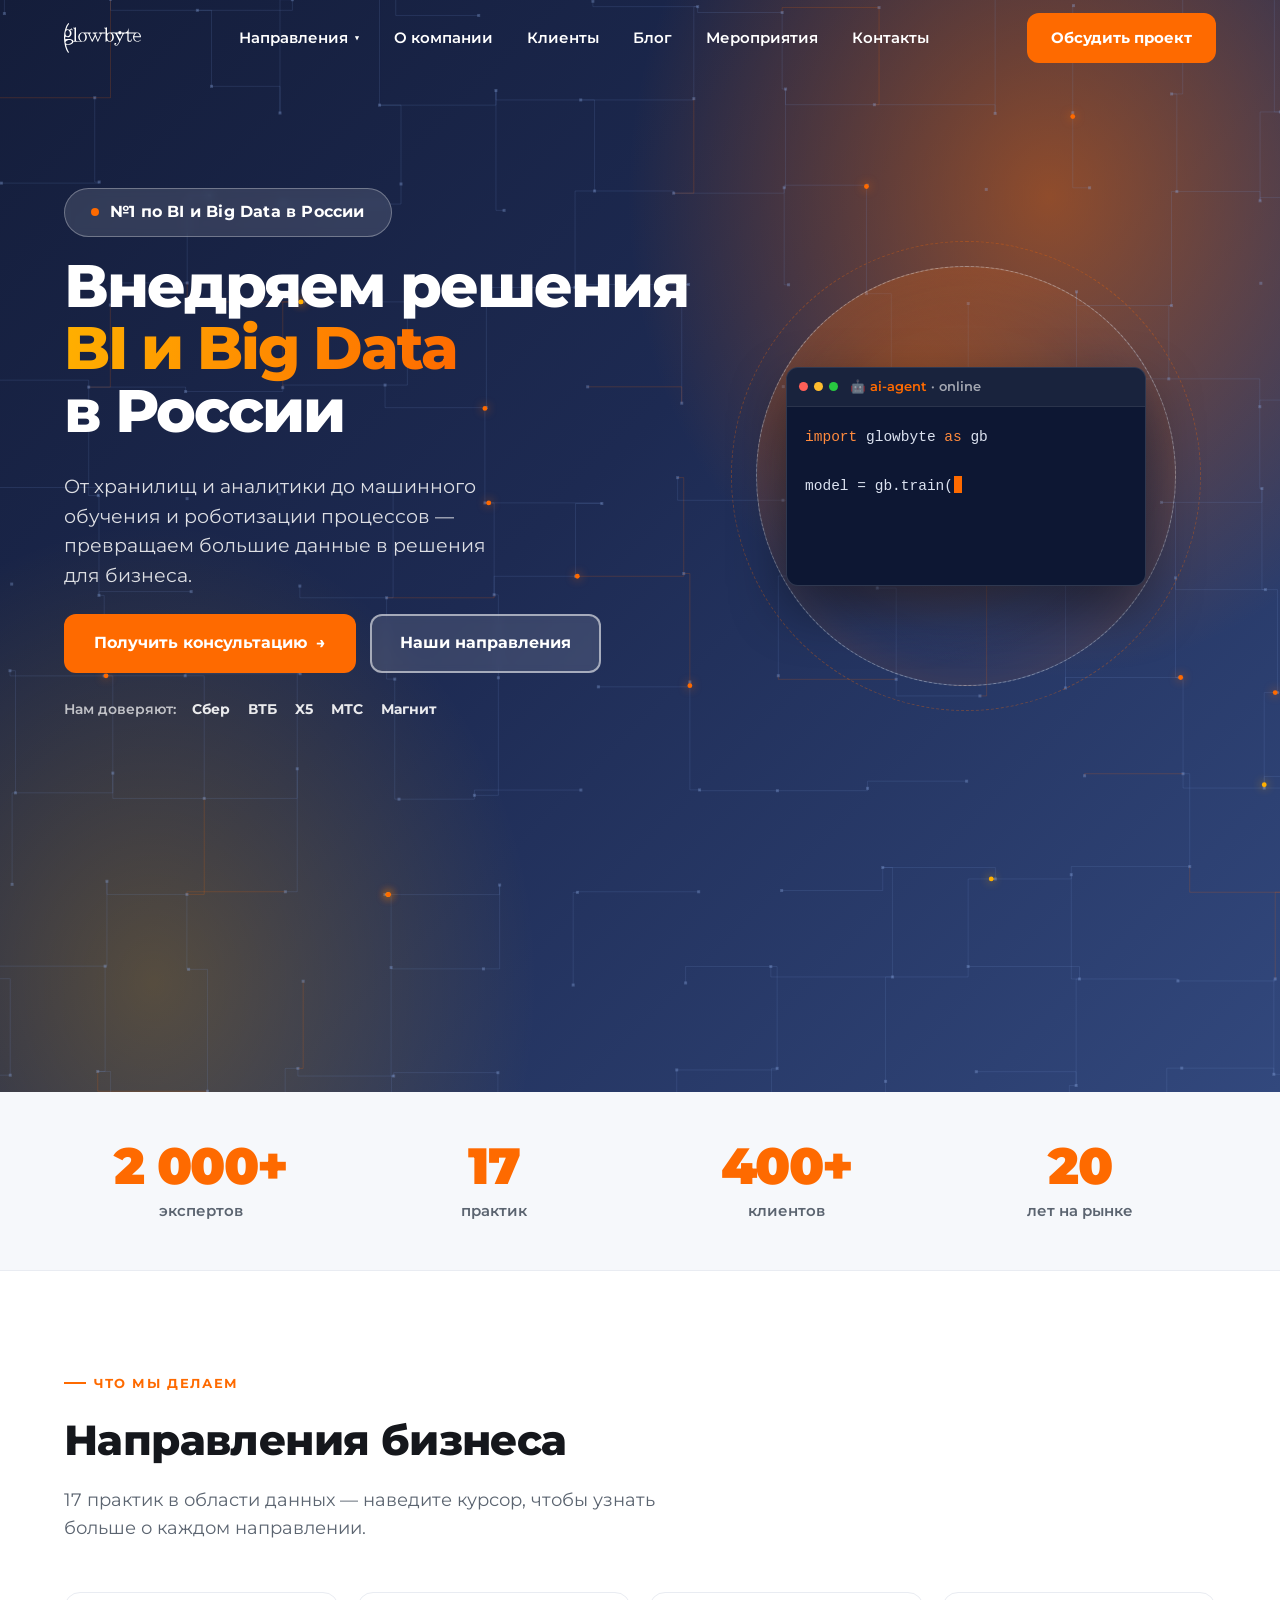
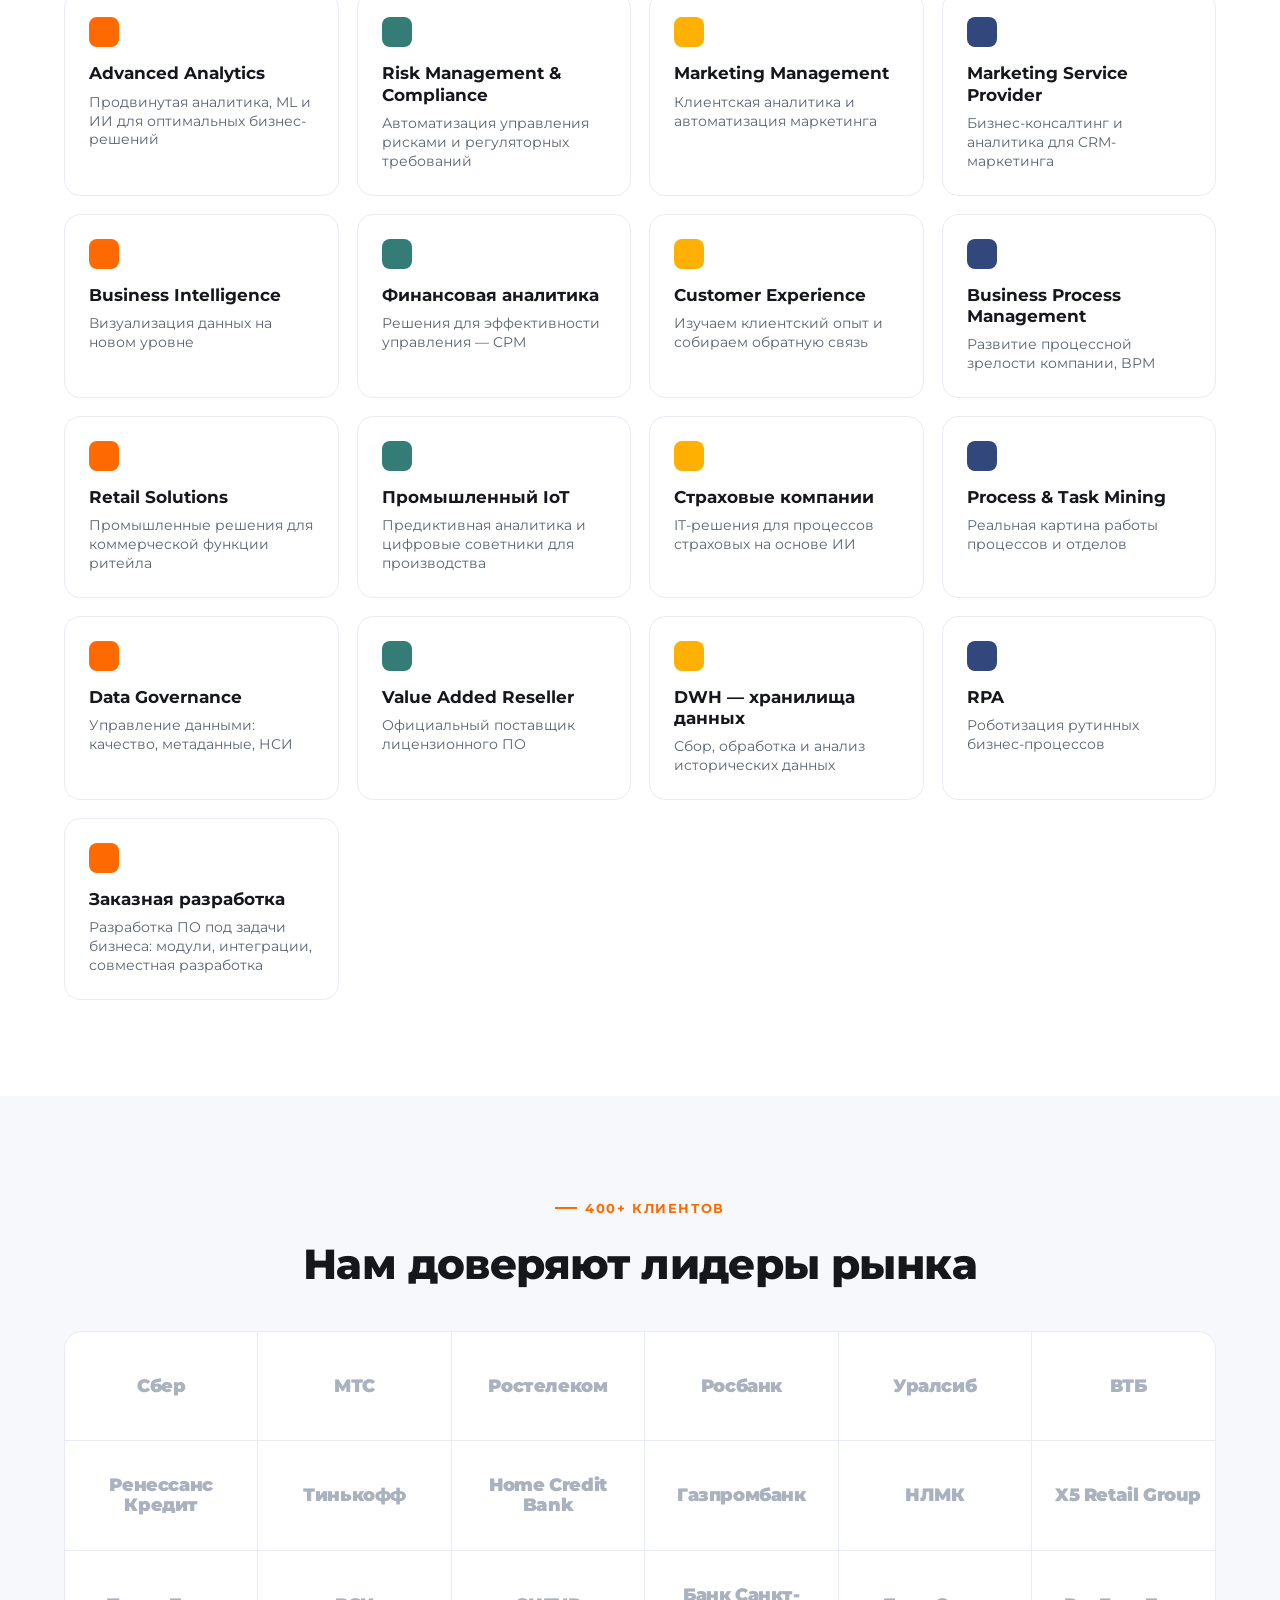
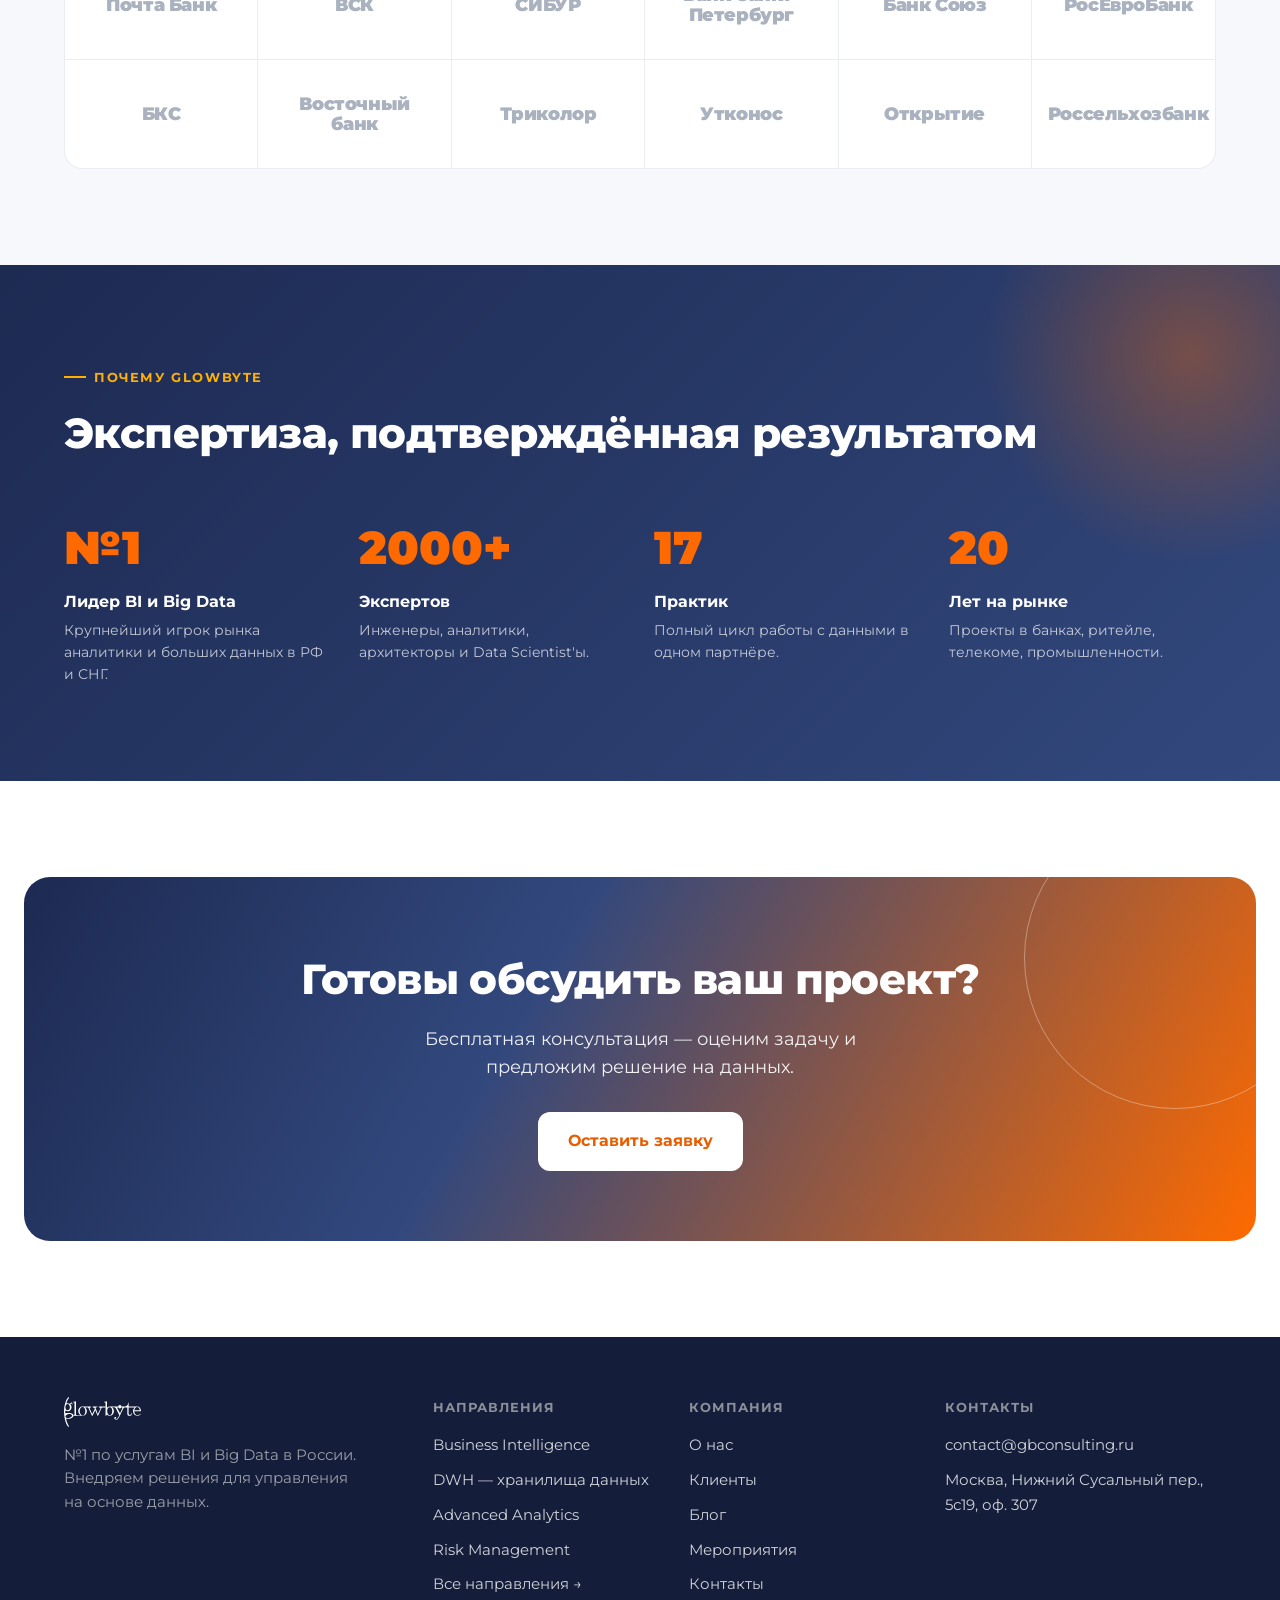
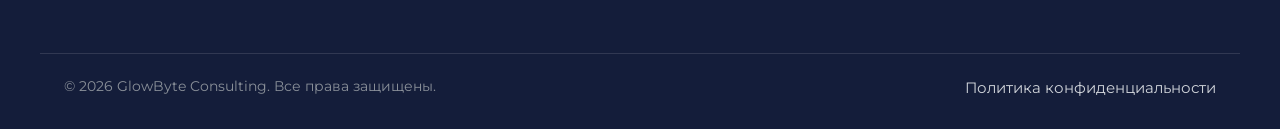
==== index.html @ 42caffb5 "Инициализация сайта GlowByte: главная, блог, мероприятия" ====
<!DOCTYPE html>
<html lang="ru">
<head>
<meta charset="UTF-8">
<meta name="viewport" content="width=device-width, initial-scale=1.0">
<title>GlowByte — Внедряем решения BI и Big Data в России</title>
<link rel="preconnect" href="https://fonts.googleapis.com">
<link rel="preconnect" href="https://fonts.gstatic.com" crossorigin>
<link href="https://fonts.googleapis.com/css2?family=Montserrat:wght@400;500;600;700;800;900&display=swap" rel="stylesheet">
<style>
  /* ===== Brand tokens (Гайдбук GlowByte 2024) ===== */
  :root{
    --orange:#FE6A00; --orange-deep:#E85D00;
    --green:#337D76; --yellow:#FFB000;
    --blue:#32487D; --blue-deep:#1d2a52; --navy:#141d3a;
    --black:#15171c; --gray:#5b6470;
    --bg-soft:#f6f8fb; --line:#e9ecf2; --maxw:1200px;
  }
  *{box-sizing:border-box;margin:0;padding:0}
  html{scroll-behavior:smooth}
  body{font-family:'Montserrat',system-ui,sans-serif;color:var(--black);background:#fff;line-height:1.55;-webkit-font-smoothing:antialiased}
  .wrap{max-width:var(--maxw);margin:0 auto;padding:0 24px}
  a{color:inherit;text-decoration:none}
  section{padding:96px 0}
  h2{font-size:clamp(28px,3.4vw,42px);font-weight:800;letter-spacing:-.6px}
  .eyebrow{display:inline-flex;align-items:center;gap:8px;font-weight:700;font-size:13px;letter-spacing:1.6px;text-transform:uppercase;color:var(--orange);margin-bottom:14px}
  .eyebrow::before{content:"";width:22px;height:2px;background:var(--orange)}
  .lead{color:var(--gray);font-size:18px;max-width:620px;margin-top:14px}

  /* ===== Buttons ===== */
  .btn{display:inline-flex;align-items:center;gap:9px;font-weight:700;font-size:16px;padding:15px 28px;border-radius:12px;cursor:pointer;border:2px solid transparent;transition:transform .15s,box-shadow .15s,background .15s,color .15s,border-color .15s}
  .btn-primary{background:var(--orange);color:#fff}
  .btn-primary:hover{transform:translateY(-2px);box-shadow:0 12px 28px rgba(254,106,0,.4)}
  .btn-ghost{background:#fff;color:var(--black);border-color:var(--line)}
  .btn-ghost:hover{border-color:var(--orange);color:var(--orange)}
  .btn-glass{background:rgba(255,255,255,.12);color:#fff;border-color:rgba(255,255,255,.55);backdrop-filter:blur(4px)}
  .btn-glass:hover{background:rgba(255,255,255,.22)}
  .btn .ar{transition:transform .2s}.btn:hover .ar{transform:translateX(3px)}

  /* ===== Header (прозрачная на hero -> белая на скролле) ===== */
  header{position:fixed;top:0;left:0;right:0;z-index:100;transition:background .25s,box-shadow .25s}
  header.solid{background:rgba(255,255,255,.95);backdrop-filter:blur(12px);box-shadow:0 4px 24px rgba(20,23,28,.06)}
  .nav{display:flex;align-items:center;justify-content:space-between;height:76px}
  .logo{display:flex;align-items:center}
  .logo img{height:30px;width:auto;display:block}
  .logo .l-orange{display:none}
  header.solid .logo .l-white{display:none}
  header.solid .logo .l-orange{display:block}
  .menu{display:flex;gap:6px;align-items:center}
  .menu>a,.menu>.has-mega>span{display:inline-flex;align-items:center;gap:6px;font-weight:600;font-size:15px;padding:10px 14px;border-radius:10px;color:#fff;cursor:pointer;transition:background .15s,color .15s}
  header.solid .menu>a,header.solid .menu>.has-mega>span{color:var(--black)}
  .menu>a:hover,.menu>.has-mega:hover>span{background:rgba(255,255,255,.16)}
  header.solid .menu>a:hover,header.solid .menu>.has-mega:hover>span{background:var(--bg-soft);color:var(--orange)}
  .menu .chev{font-size:10px;transition:transform .2s}
  .has-mega:hover .chev{transform:rotate(180deg)}
  .nav-right{display:flex;align-items:center;gap:14px}
  .burger{display:none;font-size:26px;background:none;border:0;color:#fff;cursor:pointer}
  header.solid .burger{color:var(--black)}

  /* ===== Mega menu ===== */
  .has-mega{position:static}
  .mega{position:absolute;left:50%;top:66px;transform:translateX(-50%) translateY(10px);width:min(1080px,94vw);background:#fff;border:1px solid var(--line);border-radius:18px;box-shadow:0 30px 70px rgba(20,23,28,.18);padding:22px;opacity:0;visibility:hidden;transition:opacity .2s,transform .2s;z-index:120}
  .has-mega:hover .mega,.mega:hover{opacity:1;visibility:visible;transform:translateX(-50%) translateY(0)}
  .mega-head{display:flex;justify-content:space-between;align-items:baseline;margin:0 6px 14px;padding-bottom:12px;border-bottom:1px solid var(--line)}
  .mega-head h4{font-size:14px;letter-spacing:1px;text-transform:uppercase;color:var(--gray)}
  .mega-head a{font-weight:700;color:var(--orange);font-size:14px}
  .mega-grid{display:grid;grid-template-columns:repeat(4,1fr);gap:4px}
  .mega-item{display:flex;gap:11px;padding:11px;border-radius:12px;transition:background .15s}
  .mega-item:hover{background:var(--bg-soft)}
  .mega-item .cube{flex:0 0 auto;width:13px;height:13px;border-radius:3px;margin-top:4px}
  .mega-item .mt{font-weight:700;font-size:13.5px;line-height:1.25}
  .mega-item .md{font-size:12px;color:var(--gray);margin-top:3px;line-height:1.3}

  /* ===== Hero: синий градиент + анимация больших данных ===== */
  .hero{position:relative;overflow:hidden;color:#fff}
  .hero-bg{position:absolute;inset:0;z-index:0;
    background:
      radial-gradient(60% 80% at 82% 18%, rgba(254,106,0,.5) 0%, transparent 55%),
      radial-gradient(50% 70% at 12% 90%, rgba(255,176,0,.25) 0%, transparent 60%),
      linear-gradient(135deg, #141d3a 0%, #1d2a52 45%, #32487D 100%);
  }
  #net{position:absolute;inset:0;z-index:1;width:100%;height:100%;display:block}
  .hero-fade{position:absolute;left:0;right:0;bottom:0;height:120px;z-index:2;background:linear-gradient(transparent,rgba(20,29,58,.0))}
  .hero .wrap{position:relative;z-index:5;display:flex;flex-direction:column;justify-content:flex-start;min-height:100vh;padding:92px 24px 48px}
  .hero-lower{display:grid;grid-template-columns:1.1fr .9fr;gap:40px;align-items:flex-start;margin-top:14px}
  .hero-copy{min-width:0}
  .badge{display:inline-flex;align-self:flex-start;align-items:center;gap:11px;background:rgba(255,255,255,.12);border:1px solid rgba(255,255,255,.3);padding:11px 26px;border-radius:40px;font-weight:700;font-size:16px;letter-spacing:.2px;margin-bottom:18px;backdrop-filter:blur(4px)}
  .badge .dot{width:8px;height:8px;border-radius:50%;background:var(--orange);animation:pulse 2s infinite}
  @keyframes pulse{0%{box-shadow:0 0 0 0 rgba(254,106,0,.6)}70%{box-shadow:0 0 0 9px rgba(254,106,0,0)}100%{box-shadow:0 0 0 0 rgba(254,106,0,0)}}
  .hero h1{font-size:clamp(52px,4.7vw,70px);font-weight:800;line-height:1.04;letter-spacing:-2px}
  .hero h1 .ac{background:linear-gradient(100deg,#FFB000,#FE6A00);-webkit-background-clip:text;background-clip:text;-webkit-text-fill-color:transparent}
  .hero p.sub{margin-top:16px;font-size:19px;color:rgba(255,255,255,.85);max-width:500px}
  .hero-actions{display:flex;gap:14px;margin-top:24px;flex-wrap:wrap}
  .hero-trust{margin-top:26px;display:flex;align-items:center;gap:16px;flex-wrap:wrap;color:rgba(255,255,255,.7);font-size:14px;font-weight:600}
  .hero-trust .names{display:flex;gap:18px;flex-wrap:wrap;color:#fff;opacity:.9}
  /* правый акцент — «капсула» больших данных поверх сети */
  .data-orb{position:relative;z-index:5;justify-self:center;margin-top:-190px;width:min(420px,96%);aspect-ratio:1;border-radius:50%;
    background:radial-gradient(circle at 35% 30%, rgba(254,106,0,.35), rgba(50,72,125,.15) 60%, transparent 70%);
    border:1px solid rgba(255,255,255,.18);display:grid;place-items:center;text-align:center;
    box-shadow:inset 0 0 60px rgba(254,106,0,.15);animation:orb 8s ease-in-out infinite}
  @keyframes orb{0%,100%{transform:translateY(0)}50%{transform:translateY(-14px)}}
  .data-orb .big{font-size:clamp(40px,5vw,64px);font-weight:900;letter-spacing:-2px;line-height:1}
  .data-orb .cap{font-size:13px;letter-spacing:2px;text-transform:uppercase;color:rgba(255,255,255,.7);margin-top:8px;font-weight:700}
  .data-orb .ring{position:absolute;inset:-1px;border-radius:50%;border:1px dashed rgba(255,255,255,.25);animation:spin 26s linear infinite}
  .data-orb .ring2{inset:-26px;border-color:rgba(254,106,0,.3);animation-duration:36s;animation-direction:reverse}
  @keyframes spin{to{transform:rotate(360deg)}}
  /* терминал AI-агента, печатающего код */
  .term{position:relative;z-index:2;width:86%;max-width:360px;background:#0d1733;border:1px solid rgba(255,255,255,.14);border-radius:12px;box-shadow:0 22px 55px rgba(0,0,0,.45);overflow:hidden;text-align:left}
  .term-bar{display:flex;align-items:center;gap:6px;padding:9px 12px;background:rgba(255,255,255,.05);border-bottom:1px solid rgba(255,255,255,.08)}
  .term-bar i{width:9px;height:9px;border-radius:50%;flex:0 0 auto}
  .term-bar .rd{background:#ff5f57}.term-bar .yl{background:#febc2e}.term-bar .gn{background:#28c840}
  .term-bar .tt{margin-left:6px;font-size:12.5px;color:rgba(255,255,255,.6);font-weight:600;white-space:nowrap}
  .term-bar .tt .ai{color:var(--orange)}
  .code{margin:0;padding:18px;font-family:ui-monospace,'SFMono-Regular',Menlo,Consolas,monospace;font-size:14.5px;line-height:1.7;color:#dbe2f0;min-height:178px;white-space:pre-wrap;word-break:break-word}
  .code .k{color:#FF8A3D}.code .s{color:#7FD1B9}.code .c{color:#6b7794}.code .n{color:#FFC861}.code .f{color:#9bb4ff}
  .cursor{display:inline-block;width:8px;height:17px;background:var(--orange);vertical-align:-3px;margin-left:1px;animation:blink 1s steps(1) infinite}
  @keyframes blink{50%{opacity:0}}

  /* ===== Stats band ===== */
  .stats{background:var(--bg-soft);border-bottom:1px solid var(--line)}
  .stats .wrap{display:grid;grid-template-columns:repeat(4,1fr);gap:20px;padding:48px 24px}
  .stat{text-align:center}
  .stat .n{font-size:clamp(34px,4vw,52px);font-weight:900;letter-spacing:-1.5px;color:var(--orange);line-height:1}
  .stat .l{font-size:15px;color:var(--gray);font-weight:600;margin-top:8px}

  /* ===== Направления ===== */
  .dir-grid{display:grid;grid-template-columns:repeat(4,1fr);gap:18px;margin-top:50px}
  .dir{position:relative;background:#fff;border:1px solid var(--line);border-radius:16px;padding:24px;overflow:hidden;cursor:pointer;transition:transform .2s,box-shadow .2s,border-color .2s}
  .dir::before{content:"";position:absolute;left:0;top:0;height:4px;width:100%;transform:scaleX(0);transform-origin:left;transition:transform .25s;background:var(--c)}
  .dir:hover{transform:translateY(-6px);border-color:transparent;box-shadow:0 20px 45px rgba(20,23,28,.12)}
  .dir:hover::before{transform:scaleX(1)}
  .dir .cube{width:30px;height:30px;border-radius:8px;background:var(--c);margin-bottom:16px;transition:transform .25s}
  .dir:hover .cube{transform:rotate(-8deg) scale(1.08)}
  .dir h3{font-size:17px;font-weight:700;line-height:1.25;margin-bottom:8px}
  .dir p{font-size:13.5px;color:var(--gray);line-height:1.4}
  .dir .go{position:absolute;right:20px;bottom:18px;opacity:0;transform:translateX(-6px);transition:.25s;color:var(--c);font-weight:800}
  .dir:hover .go{opacity:1;transform:translateX(0)}

  /* ===== Clients ===== */
  .clients{background:var(--bg-soft);text-align:center}
  .clients .logos{display:grid;grid-template-columns:repeat(6,1fr);gap:1px;background:var(--line);border:1px solid var(--line);border-radius:18px;overflow:hidden;margin-top:34px}
  .logo-cell{background:#fff;aspect-ratio:16/9;display:grid;place-items:center;padding:20px 16px}
  .logo-cell img{max-width:100%;max-height:60px;width:auto;object-fit:contain;filter:grayscale(1);opacity:.6;transition:filter .3s ease,opacity .3s ease,transform .3s ease}
  .logo-cell:hover img{filter:grayscale(0);opacity:1;transform:scale(1.07)}
  /* текстовый фолбэк, пока нет файла логотипа */
  .logo-cell .wm{font-weight:900;font-size:18px;letter-spacing:-.4px;text-align:center;line-height:1.12;color:#aab2bf;transition:color .3s ease,transform .3s ease}
  .logo-cell:hover .wm{color:var(--c,var(--blue));transform:scale(1.06)}

  /* ===== Why (синий градиент) ===== */
  .why{background:linear-gradient(135deg,#1d2a52,#32487D);color:#fff;position:relative;overflow:hidden}
  .why::after{content:"";position:absolute;width:420px;height:420px;border-radius:50%;background:radial-gradient(circle,rgba(254,106,0,.35),transparent 70%);right:-120px;top:-120px}
  .why .wrap{position:relative;z-index:2}
  .why .eyebrow{color:var(--yellow)}.why .eyebrow::before{background:var(--yellow)}
  .why .g{display:grid;grid-template-columns:repeat(4,1fr);gap:28px;margin-top:46px}
  .why .i .n{font-size:46px;font-weight:900;color:var(--orange)}
  .why .i h4{font-size:16px;font-weight:700;margin:6px 0}
  .why .i p{font-size:14px;color:rgba(255,255,255,.72)}

  /* ===== CTA (синий -> оранжевый градиент) ===== */
  .cta{position:relative;overflow:hidden;border-radius:26px;margin:0 24px;padding:70px 40px;text-align:center;color:#fff;background:linear-gradient(120deg,#1d2a52 0%,#32487D 40%,#FE6A00 100%)}
  .cta::after{content:"";position:absolute;width:300px;height:300px;border:1.5px solid rgba(255,255,255,.35);border-radius:50%;right:-70px;top:-70px}
  .cta h2{color:#fff}.cta p{max-width:520px;margin:14px auto 30px;font-size:18px;color:rgba(255,255,255,.92)}
  .cta .btn-white{background:#fff;color:var(--orange-deep)}.cta .btn-white:hover{transform:translateY(-2px);box-shadow:0 12px 30px rgba(0,0,0,.2)}

  /* ===== Footer ===== */
  footer{background:var(--navy);color:#fff;padding:60px 0 30px}
  .fg{display:grid;grid-template-columns:1.5fr 1fr 1fr 1.2fr;gap:30px}
  footer h5{font-size:13px;letter-spacing:1px;text-transform:uppercase;color:#8a9099;margin-bottom:16px}
  footer ul{list-style:none}footer li{margin-bottom:10px}
  footer a{color:#cfd3d9;font-size:15px}footer a:hover{color:var(--orange)}
  .fb{border-top:1px solid rgba(255,255,255,.12);margin-top:46px;padding-top:22px;display:flex;justify-content:space-between;color:#8a9099;font-size:14px;flex-wrap:wrap;gap:10px}

  /* ===== Reveal ===== */
  .reveal{opacity:0;transform:translateY(24px);transition:opacity .6s ease,transform .6s ease}
  .reveal.in{opacity:1;transform:none}

  @media(max-width:980px){
    section{padding:60px 0}
    .menu{display:none}.burger{display:block}
    .hero .wrap{min-height:auto;padding:120px 24px 70px}
    .hero-lower{grid-template-columns:1fr;gap:34px;margin-top:28px}
    .hero h1{font-size:clamp(34px,8vw,54px);letter-spacing:-1px}
    .data-orb{display:none}
    .stats .wrap{grid-template-columns:repeat(2,1fr);gap:30px}
    .dir-grid,.mega-grid{grid-template-columns:repeat(2,1fr)}
    .why .g{grid-template-columns:repeat(2,1fr)}
    .clients .logos{grid-template-columns:repeat(3,1fr)}
    .fg{grid-template-columns:1fr 1fr}
  }
  @media(max-width:560px){.dir-grid{grid-template-columns:1fr}.clients .logos{grid-template-columns:repeat(2,1fr)}}
  @media(prefers-reduced-motion:reduce){*{animation:none!important}.reveal{opacity:1;transform:none}}
</style>
</head>
<body>

<!-- ===== Header ===== -->
<header id="hdr">
  <div class="wrap nav">
    <a href="#" class="logo" aria-label="GlowByte">
      <img class="l-white" src="assets/logo-white.svg" alt="GlowByte">
      <img class="l-orange" src="assets/logo-orange.svg" alt="GlowByte">
    </a>
    <nav class="menu">
      <div class="has-mega">
        <span>Направления <span class="chev">▼</span></span>
        <div class="mega">
          <div class="mega-head"><h4>17 практик · BI и Big Data</h4><a href="#directions">Все направления →</a></div>
          <div class="mega-grid" id="megaGrid"></div>
        </div>
      </div>
      <a href="#why">О компании</a>
      <a href="#clients">Клиенты</a>
      <a href="blog.html">Блог</a>
      <a href="events.html">Мероприятия</a>
      <a href="#contacts">Контакты</a>
    </nav>
    <div class="nav-right">
      <a href="#cta" class="btn btn-primary" style="padding:11px 22px;font-size:15px">Обсудить проект</a>
      <button class="burger" id="burger">☰</button>
    </div>
  </div>
</header>

<!-- ===== Hero ===== -->
<section class="hero">
  <div class="hero-bg"></div>
  <canvas id="net"></canvas>
  <div class="wrap">
    <div class="badge"><span class="dot"></span> №1 по BI и Big Data в России</div>
    <h1>Внедряем решения<br><span class="ac">BI и&nbsp;Big&nbsp;Data</span><br>в&nbsp;России</h1>
    <div class="hero-lower">
      <div class="hero-copy">
        <p class="sub">От&nbsp;хранилищ и&nbsp;аналитики до&nbsp;машинного обучения и&nbsp;роботизации процессов — превращаем большие данные в&nbsp;решения для&nbsp;бизнеса.</p>
        <div class="hero-actions">
          <a href="#cta" class="btn btn-primary">Получить консультацию <span class="ar">→</span></a>
          <a href="#directions" class="btn btn-glass">Наши направления</a>
        </div>
        <div class="hero-trust">
          <span>Нам доверяют:</span>
          <span class="names"><b>Сбер</b><b>ВТБ</b><b>X5</b><b>МТС</b><b>Магнит</b></span>
        </div>
      </div>
      <!-- акцент: AI-агент, который пишет код -->
      <div class="data-orb">
      <div class="ring"></div><div class="ring ring2"></div>
      <div class="term">
        <div class="term-bar">
          <i class="rd"></i><i class="yl"></i><i class="gn"></i>
          <span class="tt">🤖 <span class="ai">ai-agent</span> · online</span>
        </div>
        <pre class="code"><code id="code"></code><span class="cursor"></span></pre>
      </div>
      </div>
    </div>
  </div>
</section>

<!-- ===== Stats ===== -->
<div class="stats">
  <div class="wrap">
    <div class="stat"><div class="n" data-count="2000" data-suffix="+">0</div><div class="l">экспертов</div></div>
    <div class="stat"><div class="n" data-count="17">0</div><div class="l">практик</div></div>
    <div class="stat"><div class="n" data-count="400" data-suffix="+">0</div><div class="l">клиентов</div></div>
    <div class="stat"><div class="n" data-count="20">0</div><div class="l">лет на рынке</div></div>
  </div>
</div>

<!-- ===== Направления ===== -->
<section id="directions">
  <div class="wrap">
    <div class="reveal">
      <span class="eyebrow">Что мы делаем</span>
      <h2>Направления бизнеса</h2>
      <p class="lead">17 практик в области данных — наведите курсор, чтобы узнать больше о каждом направлении.</p>
    </div>
    <div class="dir-grid reveal" id="dirGrid"></div>
  </div>
</section>

<!-- ===== Clients ===== -->
<section id="clients" class="clients">
  <div class="wrap reveal">
    <span class="eyebrow" style="justify-content:center">400+ клиентов</span>
    <h2>Нам доверяют лидеры рынка</h2>
    <div class="logos">
      <div class="logo-cell" style="--c:#21A038"><img src="assets/clients/sber.svg" alt="Сбер" loading="lazy" onerror="this.replaceWith(Object.assign(document.createElement('span'),{className:'wm',textContent:this.alt}))"></div>
      <div class="logo-cell" style="--c:#E30611"><img src="assets/clients/mts.svg" alt="МТС" loading="lazy" onerror="this.replaceWith(Object.assign(document.createElement('span'),{className:'wm',textContent:this.alt}))"></div>
      <div class="logo-cell" style="--c:#7700FF"><img src="assets/clients/rostelecom.svg" alt="Ростелеком" loading="lazy" onerror="this.replaceWith(Object.assign(document.createElement('span'),{className:'wm',textContent:this.alt}))"></div>
      <div class="logo-cell" style="--c:#EE1C25"><img src="assets/clients/rosbank.svg" alt="Росбанк" loading="lazy" onerror="this.replaceWith(Object.assign(document.createElement('span'),{className:'wm',textContent:this.alt}))"></div>
      <div class="logo-cell" style="--c:#1A3E8C"><img src="assets/clients/uralsib.svg" alt="Уралсиб" loading="lazy" onerror="this.replaceWith(Object.assign(document.createElement('span'),{className:'wm',textContent:this.alt}))"></div>
      <div class="logo-cell" style="--c:#009FDF"><img src="assets/clients/vtb.svg" alt="ВТБ" loading="lazy" onerror="this.replaceWith(Object.assign(document.createElement('span'),{className:'wm',textContent:this.alt}))"></div>

      <div class="logo-cell" style="--c:#E4002B"><img src="assets/clients/renaissance.svg" alt="Ренессанс Кредит" loading="lazy" onerror="this.replaceWith(Object.assign(document.createElement('span'),{className:'wm',textContent:this.alt}))"></div>
      <div class="logo-cell" style="--c:#111111"><img src="assets/clients/tinkoff.svg" alt="Тинькофф" loading="lazy" onerror="this.replaceWith(Object.assign(document.createElement('span'),{className:'wm',textContent:this.alt}))"></div>
      <div class="logo-cell" style="--c:#E4002B"><img src="assets/clients/homecredit.svg" alt="Home Credit Bank" loading="lazy" onerror="this.replaceWith(Object.assign(document.createElement('span'),{className:'wm',textContent:this.alt}))"></div>
      <div class="logo-cell" style="--c:#00447C"><img src="assets/clients/gazprombank.svg" alt="Газпромбанк" loading="lazy" onerror="this.replaceWith(Object.assign(document.createElement('span'),{className:'wm',textContent:this.alt}))"></div>
      <div class="logo-cell" style="--c:#003D7C"><img src="assets/clients/nlmk.svg" alt="НЛМК" loading="lazy" onerror="this.replaceWith(Object.assign(document.createElement('span'),{className:'wm',textContent:this.alt}))"></div>
      <div class="logo-cell" style="--c:#ED1C24"><img src="assets/clients/x5.svg" alt="X5 Retail Group" loading="lazy" onerror="this.replaceWith(Object.assign(document.createElement('span'),{className:'wm',textContent:this.alt}))"></div>

      <div class="logo-cell" style="--c:#002E5D"><img src="assets/clients/pochtabank.svg" alt="Почта Банк" loading="lazy" onerror="this.replaceWith(Object.assign(document.createElement('span'),{className:'wm',textContent:this.alt}))"></div>
      <div class="logo-cell" style="--c:#1976D2"><img src="assets/clients/vsk.svg" alt="ВСК" loading="lazy" onerror="this.replaceWith(Object.assign(document.createElement('span'),{className:'wm',textContent:this.alt}))"></div>
      <div class="logo-cell" style="--c:#00857C"><img src="assets/clients/sibur.svg" alt="СИБУР" loading="lazy" onerror="this.replaceWith(Object.assign(document.createElement('span'),{className:'wm',textContent:this.alt}))"></div>
      <div class="logo-cell" style="--c:#E4002B"><img src="assets/clients/bspb.svg" alt="Банк Санкт-Петербург" loading="lazy" onerror="this.replaceWith(Object.assign(document.createElement('span'),{className:'wm',textContent:this.alt}))"></div>
      <div class="logo-cell" style="--c:#F26522"><img src="assets/clients/soyuz.svg" alt="Банк Союз" loading="lazy" onerror="this.replaceWith(Object.assign(document.createElement('span'),{className:'wm',textContent:this.alt}))"></div>
      <div class="logo-cell" style="--c:#6B2737"><img src="assets/clients/rosevrobank.svg" alt="РосЕвроБанк" loading="lazy" onerror="this.replaceWith(Object.assign(document.createElement('span'),{className:'wm',textContent:this.alt}))"></div>

      <div class="logo-cell" style="--c:#0075C9"><img src="assets/clients/bcs.svg" alt="БКС" loading="lazy" onerror="this.replaceWith(Object.assign(document.createElement('span'),{className:'wm',textContent:this.alt}))"></div>
      <div class="logo-cell" style="--c:#0033A0"><img src="assets/clients/vostochny.svg" alt="Восточный банк" loading="lazy" onerror="this.replaceWith(Object.assign(document.createElement('span'),{className:'wm',textContent:this.alt}))"></div>
      <div class="logo-cell" style="--c:#E4002B"><img src="assets/clients/tricolor.svg" alt="Триколор" loading="lazy" onerror="this.replaceWith(Object.assign(document.createElement('span'),{className:'wm',textContent:this.alt}))"></div>
      <div class="logo-cell" style="--c:#F5A800"><img src="assets/clients/utkonos.svg" alt="Утконос" loading="lazy" onerror="this.replaceWith(Object.assign(document.createElement('span'),{className:'wm',textContent:this.alt}))"></div>
      <div class="logo-cell" style="--c:#00BEF0"><img src="assets/clients/otkritie.svg" alt="Открытие" loading="lazy" onerror="this.replaceWith(Object.assign(document.createElement('span'),{className:'wm',textContent:this.alt}))"></div>
      <div class="logo-cell" style="--c:#006B3F"><img src="assets/clients/rshb.svg" alt="Россельхозбанк" loading="lazy" onerror="this.replaceWith(Object.assign(document.createElement('span'),{className:'wm',textContent:this.alt}))"></div>
    </div>
  </div>
</section>

<!-- ===== Why ===== -->
<section id="why" class="why">
  <div class="wrap reveal">
    <span class="eyebrow">Почему GlowByte</span>
    <h2>Экспертиза, подтверждённая результатом</h2>
    <div class="g">
      <div class="i"><div class="n">№1</div><h4>Лидер BI и Big Data</h4><p>Крупнейший игрок рынка аналитики и больших данных в РФ и СНГ.</p></div>
      <div class="i"><div class="n">2000+</div><h4>Экспертов</h4><p>Инженеры, аналитики, архитекторы и Data Scientist'ы.</p></div>
      <div class="i"><div class="n">17</div><h4>Практик</h4><p>Полный цикл работы с данными в одном партнёре.</p></div>
      <div class="i"><div class="n">20</div><h4>Лет на рынке</h4><p>Проекты в банках, ритейле, телекоме, промышленности.</p></div>
    </div>
  </div>
</section>

<!-- ===== CTA ===== -->
<section>
  <div class="cta reveal">
    <h2>Готовы обсудить ваш проект?</h2>
    <p>Бесплатная консультация — оценим задачу и предложим решение на данных.</p>
    <a href="mailto:contact@gbconsulting.ru" class="btn btn-white">Оставить заявку</a>
  </div>
</section>

<!-- ===== Footer ===== -->
<footer id="contacts">
  <div class="wrap fg">
    <div>
      <img src="assets/logo-white.svg" alt="GlowByte" style="height:30px;width:auto;display:block">
      <p style="color:#9aa0a8;margin-top:16px;max-width:300px;font-size:15px">№1 по услугам BI и Big Data в России. Внедряем решения для управления на основе данных.</p>
    </div>
    <div>
      <h5>Направления</h5>
      <ul>
        <li><a href="#directions">Business Intelligence</a></li>
        <li><a href="#directions">DWH — хранилища данных</a></li>
        <li><a href="#directions">Advanced Analytics</a></li>
        <li><a href="#directions">Risk Management</a></li>
        <li><a href="#directions">Все направления →</a></li>
      </ul>
    </div>
    <div>
      <h5>Компания</h5>
      <ul><li><a href="#why">О нас</a></li><li><a href="#clients">Клиенты</a></li><li><a href="blog.html">Блог</a></li><li><a href="events.html">Мероприятия</a></li><li><a href="#cta">Контакты</a></li></ul>
    </div>
    <div>
      <h5>Контакты</h5>
      <ul>
        <li><a href="mailto:contact@gbconsulting.ru">contact@gbconsulting.ru</a></li>
        <li><a href="#">Москва, Нижний Сусальный пер., 5с19, оф. 307</a></li>
      </ul>
    </div>
  </div>
  <div class="wrap fb"><span>© 2026 GlowByte Consulting. Все права защищены.</span><a href="#">Политика конфиденциальности</a></div>
</footer>

<script>
  const C = ['#FE6A00','#337D76','#FFB000','#32487D'];
  const DIRECTIONS = [
    ['Advanced Analytics','Продвинутая аналитика, ML и ИИ для оптимальных бизнес-решений'],
    ['Risk Management & Compliance','Автоматизация управления рисками и регуляторных требований'],
    ['Marketing Management','Клиентская аналитика и автоматизация маркетинга'],
    ['Marketing Service Provider','Бизнес-консалтинг и аналитика для CRM-маркетинга'],
    ['Business Intelligence','Визуализация данных на новом уровне'],
    ['Финансовая аналитика','Решения для эффективности управления — CPM'],
    ['Customer Experience','Изучаем клиентский опыт и собираем обратную связь'],
    ['Business Process Management','Развитие процессной зрелости компании, BPM'],
    ['Retail Solutions','Промышленные решения для коммерческой функции ритейла'],
    ['Промышленный IoT','Предиктивная аналитика и цифровые советники для производства'],
    ['Страховые компании','IT-решения для процессов страховых на основе ИИ'],
    ['Process & Task Mining','Реальная картина работы процессов и отделов'],
    ['Data Governance','Управление данными: качество, метаданные, НСИ'],
    ['Value Added Reseller','Официальный поставщик лицензионного ПО'],
    ['DWH — хранилища данных','Сбор, обработка и анализ исторических данных'],
    ['RPA','Роботизация рутинных бизнес-процессов'],
    ['Заказная разработка','Разработка ПО под задачи бизнеса: модули, интеграции, совместная разработка'],
  ];
  const dirGrid = document.getElementById('dirGrid'), megaGrid = document.getElementById('megaGrid');
  DIRECTIONS.forEach(([t,d],i)=>{
    const c = C[i % C.length];
    const card = document.createElement('a');
    card.href='#cta'; card.className='dir'; card.style.setProperty('--c',c);
    card.innerHTML = `<div class="cube"></div><h3>${t}</h3><p>${d}</p><span class="go">→</span>`;
    dirGrid.appendChild(card);
    const mi = document.createElement('a');
    mi.href='#directions'; mi.className='mega-item';
    mi.innerHTML = `<span class="cube" style="background:${c}"></span><div><div class="mt">${t}</div><div class="md">${d}</div></div>`;
    megaGrid.appendChild(mi);
  });

  /* ===== IT-фон: печатная плата (PCB) с бегущими сигналами ===== */
  (function(){
    const cv = document.getElementById('net'), ctx = cv.getContext('2d');
    const hero = document.querySelector('.hero');
    const reduce = matchMedia('(prefers-reduced-motion:reduce)').matches;
    let W,H,DPR,raf, traces, pads, pulses;

    function buildLen(tr){              // длины сегментов полилинии трассы
      let total=0; const seg=[];
      for(let i=1;i<tr.pts.length;i++){
        const a=tr.pts[i-1], b=tr.pts[i];
        const l=Math.hypot(b.x-a.x,b.y-a.y); seg.push(l); total+=l;
      }
      tr.seg=seg; tr.len=total;
    }
    function pointAt(tr,d){             // точка на трассе на расстоянии d от начала
      for(let i=0;i<tr.seg.length;i++){
        if(d<=tr.seg[i]){
          const a=tr.pts[i], b=tr.pts[i+1], t=tr.seg[i]?d/tr.seg[i]:0;
          return {x:a.x+(b.x-a.x)*t, y:a.y+(b.y-a.y)*t};
        }
        d-=tr.seg[i];
      }
      const p=tr.pts[tr.pts.length-1]; return {x:p.x,y:p.y};
    }
    function spawn(){                   // запустить сигнал на случайной трассе
      const tr=traces[Math.floor(Math.random()*traces.length)];
      return {tr, d:0, sp:.7+Math.random()*1.4, warm:Math.random()<.5};
    }

    function size(){
      DPR = Math.min(devicePixelRatio||1, 2);
      W = hero.clientWidth; H = hero.clientHeight;
      cv.width=W*DPR; cv.height=H*DPR; ctx.setTransform(DPR,0,0,DPR,0,0);
      const gap = W<700?70:98;                         // шаг сетки платы
      const cols=Math.ceil(W/gap)+1, rows=Math.ceil(H/gap)+1;
      // площадки-узлы на сетке с лёгким джиттером
      pads=[]; const grid=[];
      for(let r=0;r<rows;r++){ grid[r]=[]; for(let c=0;c<cols;c++){
        const jx=(Math.random()-.5)*gap*.32, jy=(Math.random()-.5)*gap*.32;
        const p={x:c*gap+jx, y:r*gap+jy}; grid[r][c]=p; pads.push(p);
      }}
      // трассы: Г-образные соединения с соседом справа/снизу (как разводка платы)
      traces=[];
      function add(a,b){
        const corner = Math.random()<.5 ? {x:b.x,y:a.y} : {x:a.x,y:b.y};
        const tr={pts:[a,corner,b], hot:Math.random()<.15};
        buildLen(tr); traces.push(tr);
      }
      for(let r=0;r<rows;r++) for(let c=0;c<cols;c++){
        if(c+1<cols && Math.random()<.6) add(grid[r][c], grid[r][c+1]);
        if(r+1<rows && Math.random()<.6) add(grid[r][c], grid[r+1][c]);
      }
      // сигналы, бегущие по трассам
      const np=Math.max(10, Math.min(32, Math.round(traces.length*.1)));
      pulses=Array.from({length:np}, spawn);
    }

    function frame(){
      ctx.clearRect(0,0,W,H);
      ctx.lineCap='round'; ctx.lineJoin='round';
      // дорожки платы — тонкие, спокойные
      ctx.lineWidth=1;
      for(const tr of traces){
        ctx.strokeStyle = tr.hot ? 'rgba(254,106,0,.18)' : 'rgba(120,150,210,.16)';
        ctx.beginPath(); ctx.moveTo(tr.pts[0].x,tr.pts[0].y);
        for(let i=1;i<tr.pts.length;i++) ctx.lineTo(tr.pts[i].x,tr.pts[i].y);
        ctx.stroke();
      }
      // пэды — квадратики на узлах
      ctx.fillStyle='rgba(150,178,235,.30)';
      for(const p of pads) ctx.fillRect(p.x-1.5,p.y-1.5,3,3);
      // сигналы: светящаяся голова с затухающим хвостом вдоль трассы
      for(const pu of pulses){
        pu.d += pu.sp;
        if(pu.d > pu.tr.len) Object.assign(pu, spawn());
        const head=pointAt(pu.tr, pu.d);
        const tail=pointAt(pu.tr, Math.max(0, pu.d-24));
        const col = pu.warm ? '255,176,0' : '254,106,0';
        const g=ctx.createLinearGradient(tail.x,tail.y,head.x,head.y);
        g.addColorStop(0,`rgba(${col},0)`); g.addColorStop(1,`rgba(${col},.9)`);
        ctx.strokeStyle=g; ctx.lineWidth=2;
        ctx.beginPath(); ctx.moveTo(tail.x,tail.y); ctx.lineTo(head.x,head.y); ctx.stroke();
        ctx.beginPath(); ctx.arc(head.x,head.y,2.4,0,7);
        ctx.fillStyle=`rgb(${col})`; ctx.shadowColor=`rgba(${col},.9)`; ctx.shadowBlur=10; ctx.fill();
        ctx.shadowBlur=0;
      }
      raf=requestAnimationFrame(frame);
    }
    size();
    if(reduce){ frame(); cancelAnimationFrame(raf); } else frame();
    let t; addEventListener('resize',()=>{clearTimeout(t);t=setTimeout(()=>{cancelAnimationFrame(raf);size();if(!reduce)frame();},200);});
  })();

  /* ===== AI-агент печатает код (typewriter) ===== */
  (function(){
    const el = document.getElementById('code');
    if(!el) return;
    const SRC = `import glowbyte as gb

model = gb.train(big_data)
# AI-агент учится на данных
pred = model.predict(X)
print("точность", 0.987)`;
    const esc = s => s.replace(/&/g,'&amp;').replace(/</g,'&lt;').replace(/>/g,'&gt;');
    function hl(s){
      return esc(s)
        .replace(/(#[^\n]*)/g,"<span class='c'>$1</span>")
        .replace(/("[^"\n]*")/g,"<span class='s'>$1</span>")
        .replace(/\b(import|as|def|return|print|for|in|if)\b/g,"<span class='k'>$1</span>")
        .replace(/\b(\d+\.?\d*)\b/g,"<span class='n'>$1</span>");
    }
    const reduce = matchMedia('(prefers-reduced-motion:reduce)').matches;
    if(reduce){ el.innerHTML = hl(SRC); return; }
    let i = 0;
    function step(){
      el.innerHTML = hl(SRC.slice(0,i));
      if(i < SRC.length){
        i++;
        const ch = SRC[i-1];
        setTimeout(step, ch==='\n' ? 260 : 34 + Math.random()*40);
      } else {
        setTimeout(()=>{ i=0; el.innerHTML=''; setTimeout(step,500); }, 2400);
      }
    }
    step();
  })();

  // тень/фон шапки при скролле
  const hdr = document.getElementById('hdr');
  const onScroll = ()=> hdr.classList.toggle('solid', window.scrollY > 60);
  onScroll(); window.addEventListener('scroll', onScroll);

  // мобильное меню
  document.getElementById('burger').addEventListener('click', ()=>{
    const m = document.querySelector('.menu');
    const open = m.style.display === 'flex';
    m.style.cssText = open ? '' : 'display:flex;position:absolute;top:76px;left:0;right:0;background:#fff;flex-direction:column;align-items:stretch;padding:14px 24px;gap:6px;box-shadow:0 20px 40px rgba(0,0,0,.12)';
    document.querySelectorAll('.menu>a,.menu .has-mega>span').forEach(el=>el.style.color='#15171c');
  });

  // reveal + count-up
  const io = new IntersectionObserver((es)=>{es.forEach(e=>{if(e.isIntersecting){e.target.classList.add('in');io.unobserve(e.target);}})},{threshold:.15});
  document.querySelectorAll('.reveal').forEach(el=>io.observe(el));
  const cio = new IntersectionObserver((es)=>{es.forEach(e=>{
    if(!e.isIntersecting)return;
    const el=e.target,target=+el.dataset.count,suf=el.dataset.suffix||'',dur=1400,t0=performance.now();
    const tick=(now)=>{const p=Math.min((now-t0)/dur,1),v=Math.floor((1-Math.pow(1-p,3))*target);el.textContent=v.toLocaleString('ru-RU')+suf;if(p<1)requestAnimationFrame(tick);};
    requestAnimationFrame(tick); cio.unobserve(el);
  })},{threshold:.5});
  document.querySelectorAll('[data-count]').forEach(el=>cio.observe(el));
</script>
</body>
</html>
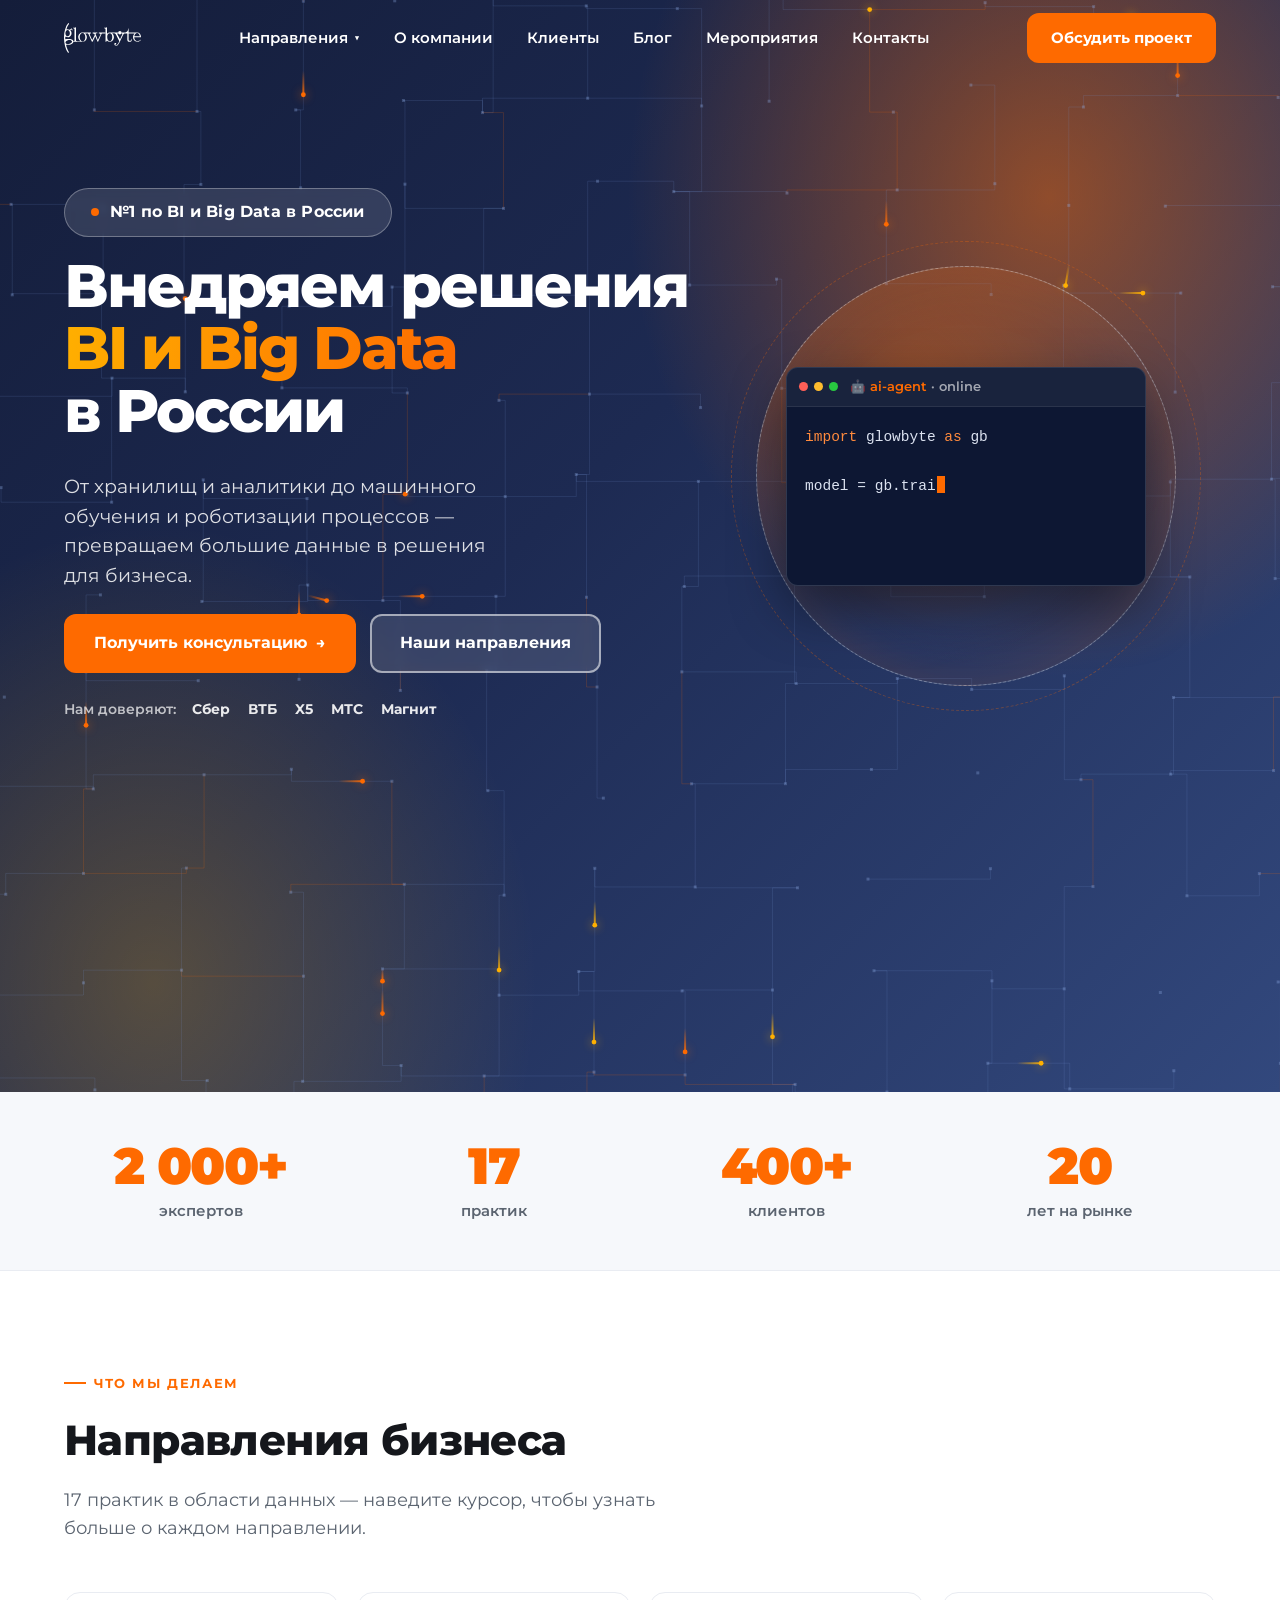
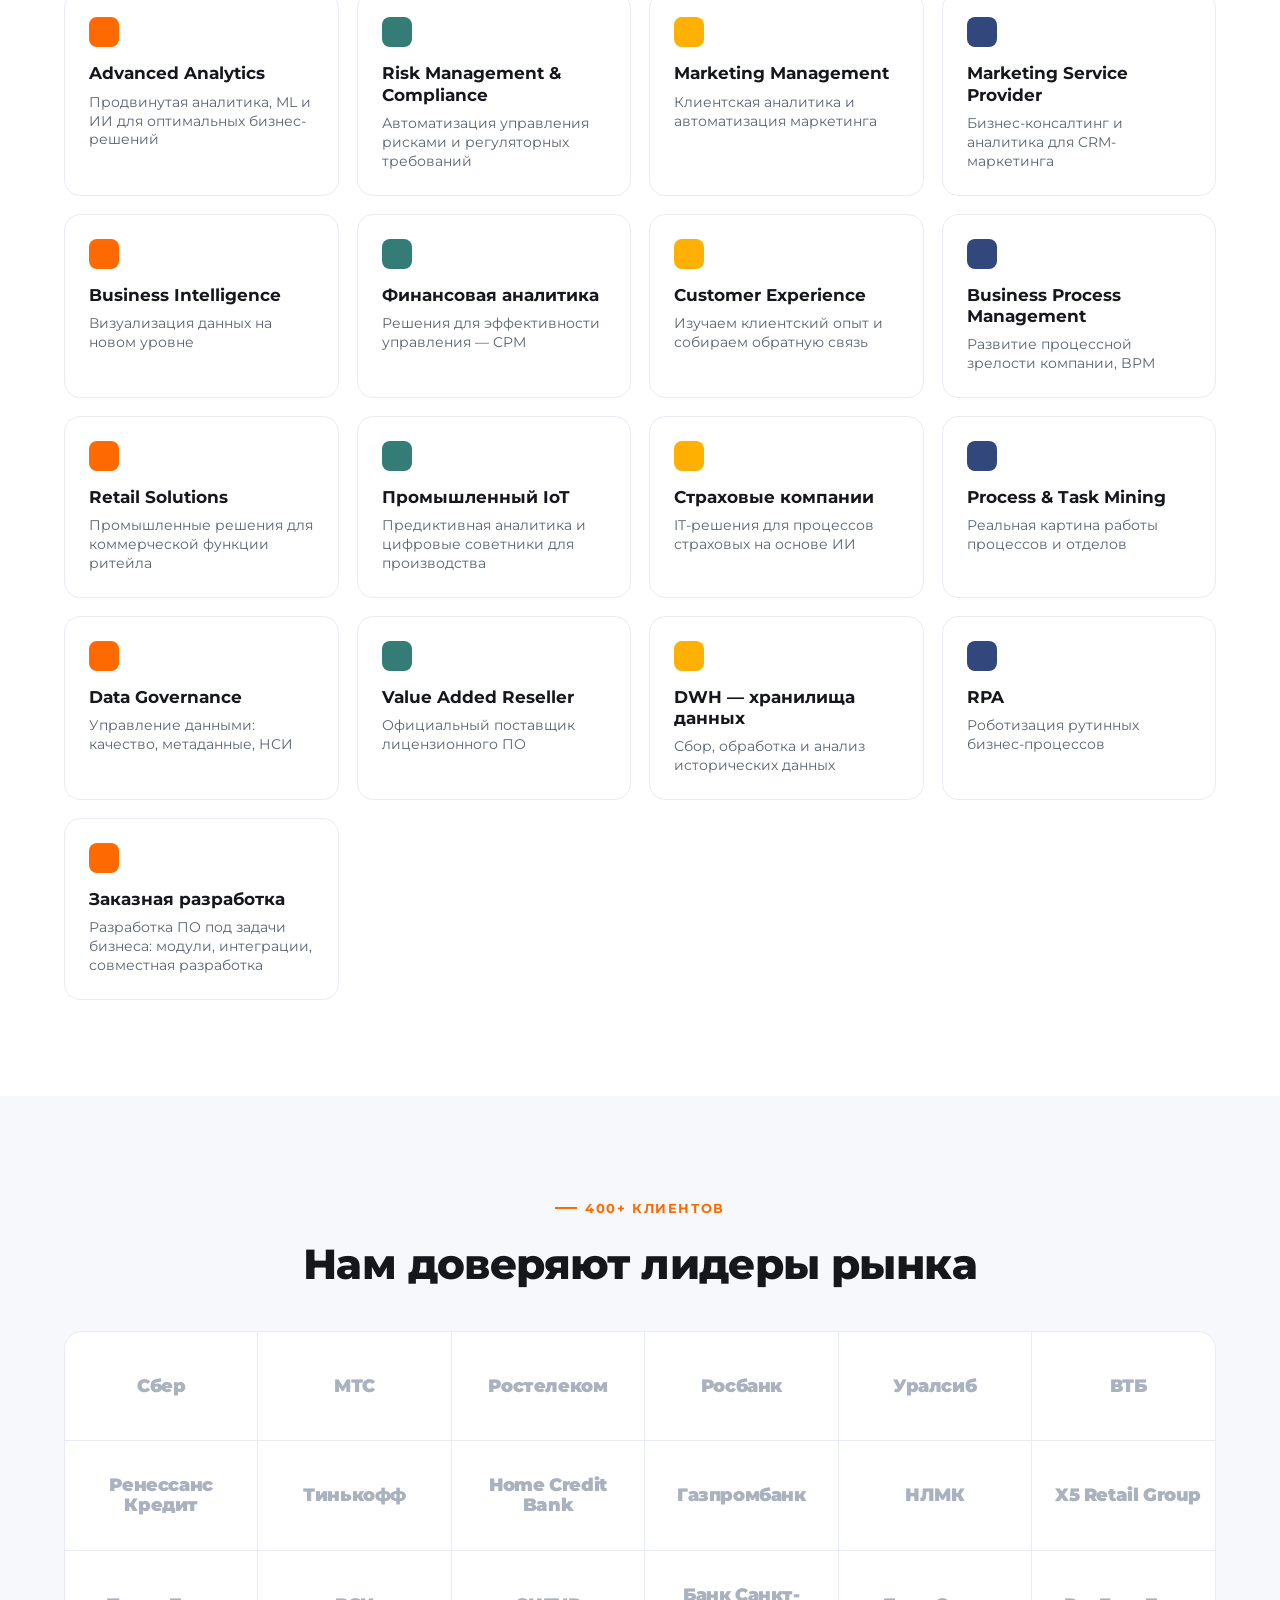
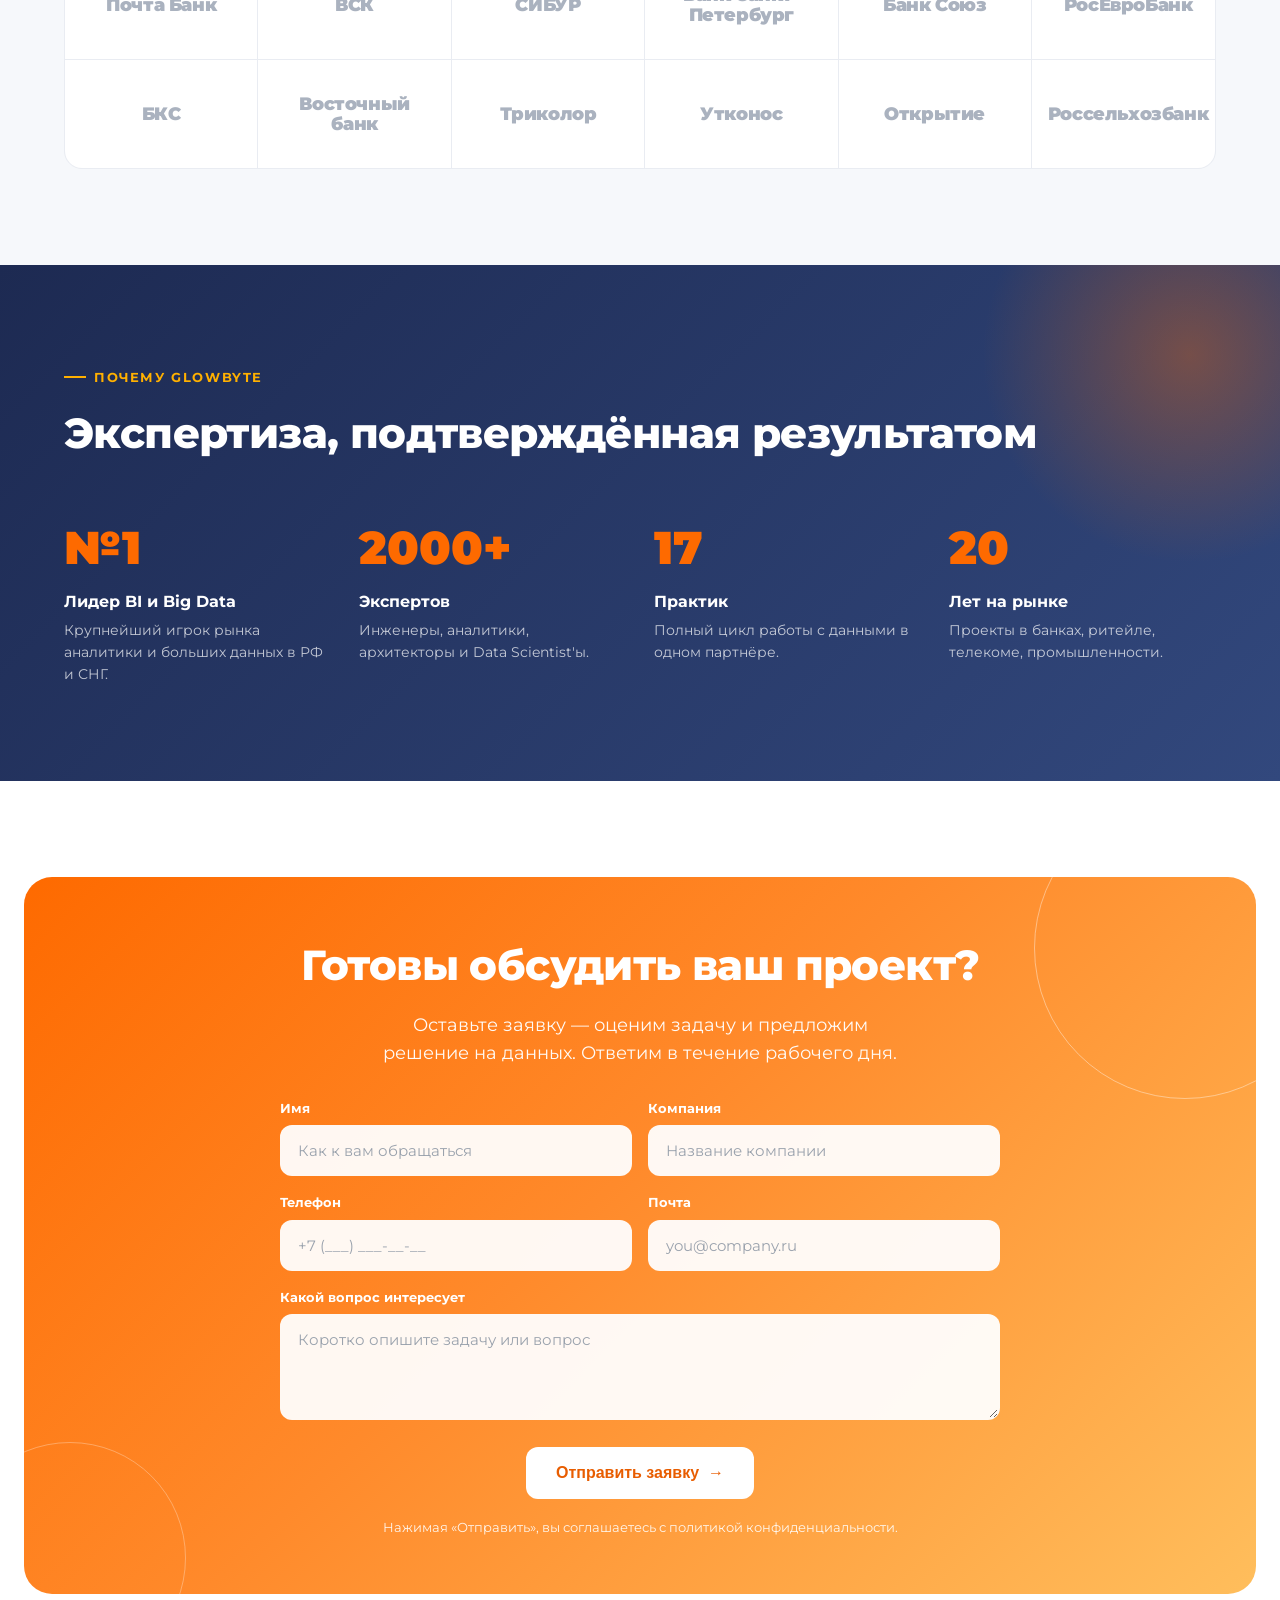
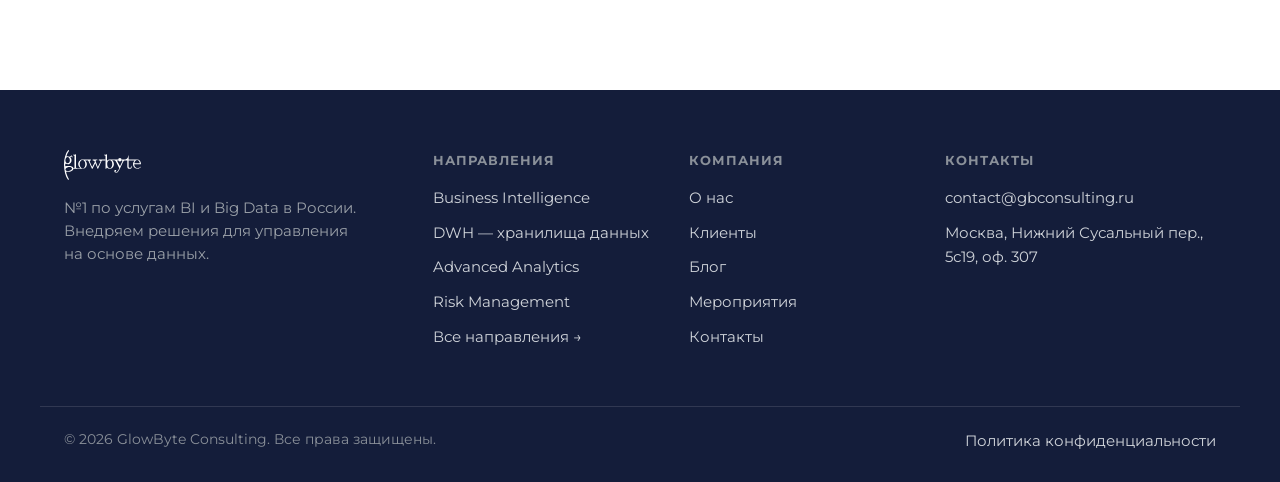
==== commit fc4ed2cb: "Форма обратной связи: оранжевый градиент, поля имя/компания/телефон/почта/вопрос, id=cta" ====
--- a/index.html
+++ b/index.html
@@ -157,10 +157,22 @@
   .why .i p{font-size:14px;color:rgba(255,255,255,.72)}
 
   /* ===== CTA (синий -> оранжевый градиент) ===== */
-  .cta{position:relative;overflow:hidden;border-radius:26px;margin:0 24px;padding:70px 40px;text-align:center;color:#fff;background:linear-gradient(120deg,#1d2a52 0%,#32487D 40%,#FE6A00 100%)}
-  .cta::after{content:"";position:absolute;width:300px;height:300px;border:1.5px solid rgba(255,255,255,.35);border-radius:50%;right:-70px;top:-70px}
-  .cta h2{color:#fff}.cta p{max-width:520px;margin:14px auto 30px;font-size:18px;color:rgba(255,255,255,.92)}
-  .cta .btn-white{background:#fff;color:var(--orange-deep)}.cta .btn-white:hover{transform:translateY(-2px);box-shadow:0 12px 30px rgba(0,0,0,.2)}
+  .cta{position:relative;overflow:hidden;border-radius:28px;margin:0 24px;padding:56px 48px;text-align:center;color:#fff;background:linear-gradient(135deg,#FE6A00 0%,#FF8A2B 46%,#FFBE5C 100%)}
+  .cta::after{content:"";position:absolute;width:300px;height:300px;border:1.5px solid rgba(255,255,255,.4);border-radius:50%;right:-80px;top:-80px}
+  .cta::before{content:"";position:absolute;width:230px;height:230px;border:1.5px solid rgba(255,255,255,.3);border-radius:50%;left:-70px;bottom:-80px}
+  .cta>*{position:relative;z-index:1}
+  .cta h2{color:#fff}.cta p{max-width:540px;margin:14px auto 4px;font-size:18px;color:rgba(255,255,255,.96)}
+  .cta .btn-white{background:#fff;color:var(--orange-deep)}.cta .btn-white:hover{transform:translateY(-2px);box-shadow:0 14px 30px rgba(0,0,0,.22)}
+  /* форма обратной связи */
+  .cta-form{display:grid;grid-template-columns:1fr 1fr;gap:16px;max-width:720px;margin:30px auto 0;text-align:left}
+  .cta-form .full{grid-column:1 / -1}
+  .cta-form label{display:block;font-size:13px;font-weight:700;margin-bottom:7px;color:#fff}
+  .cta-form input,.cta-form textarea{width:100%;font-family:inherit;font-size:15px;padding:14px 16px;border-radius:12px;border:2px solid transparent;background:rgba(255,255,255,.94);color:#15171c;transition:box-shadow .15s ease,border-color .15s ease}
+  .cta-form input::placeholder,.cta-form textarea::placeholder{color:#9aa2ad}
+  .cta-form input:focus,.cta-form textarea:focus{outline:none;border-color:#fff;box-shadow:0 0 0 4px rgba(255,255,255,.4)}
+  .cta-form textarea{min-height:106px;resize:vertical}
+  .cta-form .btn{grid-column:1 / -1;justify-self:center;margin-top:4px}
+  .cta-note{grid-column:1 / -1;text-align:center;font-size:13px;color:rgba(255,255,255,.9);margin-top:2px}
 
   /* ===== Footer ===== */
   footer{background:var(--navy);color:#fff;padding:60px 0 30px}
@@ -187,7 +199,7 @@
     .clients .logos{grid-template-columns:repeat(3,1fr)}
     .fg{grid-template-columns:1fr 1fr}
   }
-  @media(max-width:560px){.dir-grid{grid-template-columns:1fr}.clients .logos{grid-template-columns:repeat(2,1fr)}}
+  @media(max-width:560px){.dir-grid{grid-template-columns:1fr}.clients .logos{grid-template-columns:repeat(2,1fr)}.cta{padding:40px 22px}.cta-form{grid-template-columns:1fr}}
   @media(prefers-reduced-motion:reduce){*{animation:none!important}.reveal{opacity:1;transform:none}}
 </style>
 </head>
@@ -328,12 +340,35 @@
   </div>
 </section>
 
-<!-- ===== CTA ===== -->
-<section>
+<!-- ===== CTA / форма обратной связи ===== -->
+<section id="cta">
   <div class="cta reveal">
     <h2>Готовы обсудить ваш проект?</h2>
-    <p>Бесплатная консультация — оценим задачу и предложим решение на данных.</p>
-    <a href="mailto:contact@gbconsulting.ru" class="btn btn-white">Оставить заявку</a>
+    <p>Оставьте заявку — оценим задачу и предложим решение на данных. Ответим в течение рабочего дня.</p>
+    <form class="cta-form" id="leadForm">
+      <div>
+        <label for="lf-name">Имя</label>
+        <input id="lf-name" name="name" type="text" placeholder="Как к вам обращаться" required>
+      </div>
+      <div>
+        <label for="lf-company">Компания</label>
+        <input id="lf-company" name="company" type="text" placeholder="Название компании">
+      </div>
+      <div>
+        <label for="lf-phone">Телефон</label>
+        <input id="lf-phone" name="phone" type="tel" placeholder="+7 (___) ___-__-__">
+      </div>
+      <div>
+        <label for="lf-email">Почта</label>
+        <input id="lf-email" name="email" type="email" placeholder="you@company.ru" required>
+      </div>
+      <div class="full">
+        <label for="lf-question">Какой вопрос интересует</label>
+        <textarea id="lf-question" name="question" placeholder="Коротко опишите задачу или вопрос"></textarea>
+      </div>
+      <button type="submit" class="btn btn-white">Отправить заявку <span class="ar">→</span></button>
+      <div class="cta-note">Нажимая «Отправить», вы соглашаетесь с политикой конфиденциальности.</div>
+    </form>
   </div>
 </section>
 
@@ -554,6 +589,25 @@
     requestAnimationFrame(tick); cio.unobserve(el);
   })},{threshold:.5});
   document.querySelectorAll('[data-count]').forEach(el=>cio.observe(el));
+
+  // форма обратной связи → открывает письмо с заполненными полями
+  const leadForm = document.getElementById('leadForm');
+  if(leadForm){
+    leadForm.addEventListener('submit',(e)=>{
+      e.preventDefault();
+      const val = (id)=> (leadForm.querySelector(id)?.value || '').trim();
+      const name=val('#lf-name'), company=val('#lf-company'), phone=val('#lf-phone'), email=val('#lf-email'), question=val('#lf-question');
+      const subject = 'Заявка с сайта' + (company ? ' — ' + company : '');
+      const body = [
+        'Имя: ' + name,
+        'Компания: ' + company,
+        'Телефон: ' + phone,
+        'Почта: ' + email,
+        'Вопрос: ' + question
+      ].join('\n');
+      window.location.href = 'mailto:contact@gbconsulting.ru?subject=' + encodeURIComponent(subject) + '&body=' + encodeURIComponent(body);
+    });
+  }
 </script>
 </body>
 </html>
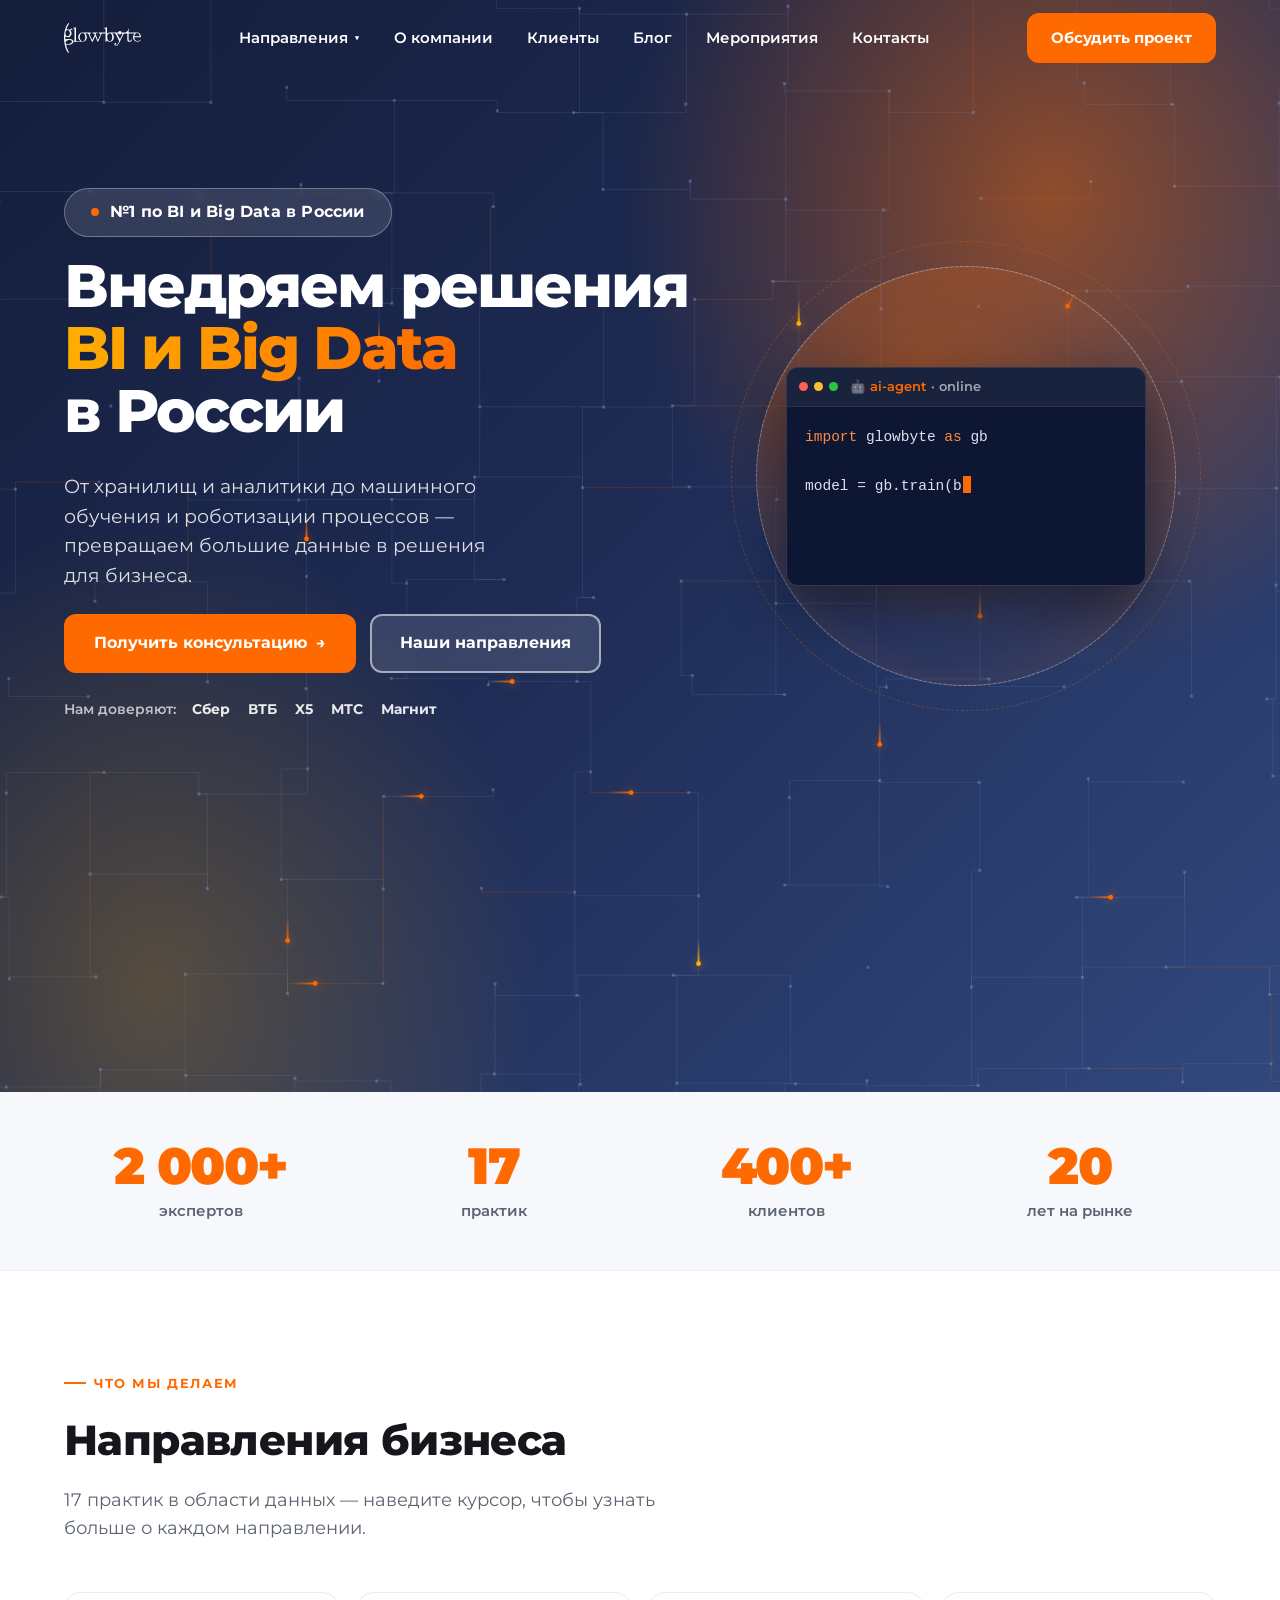
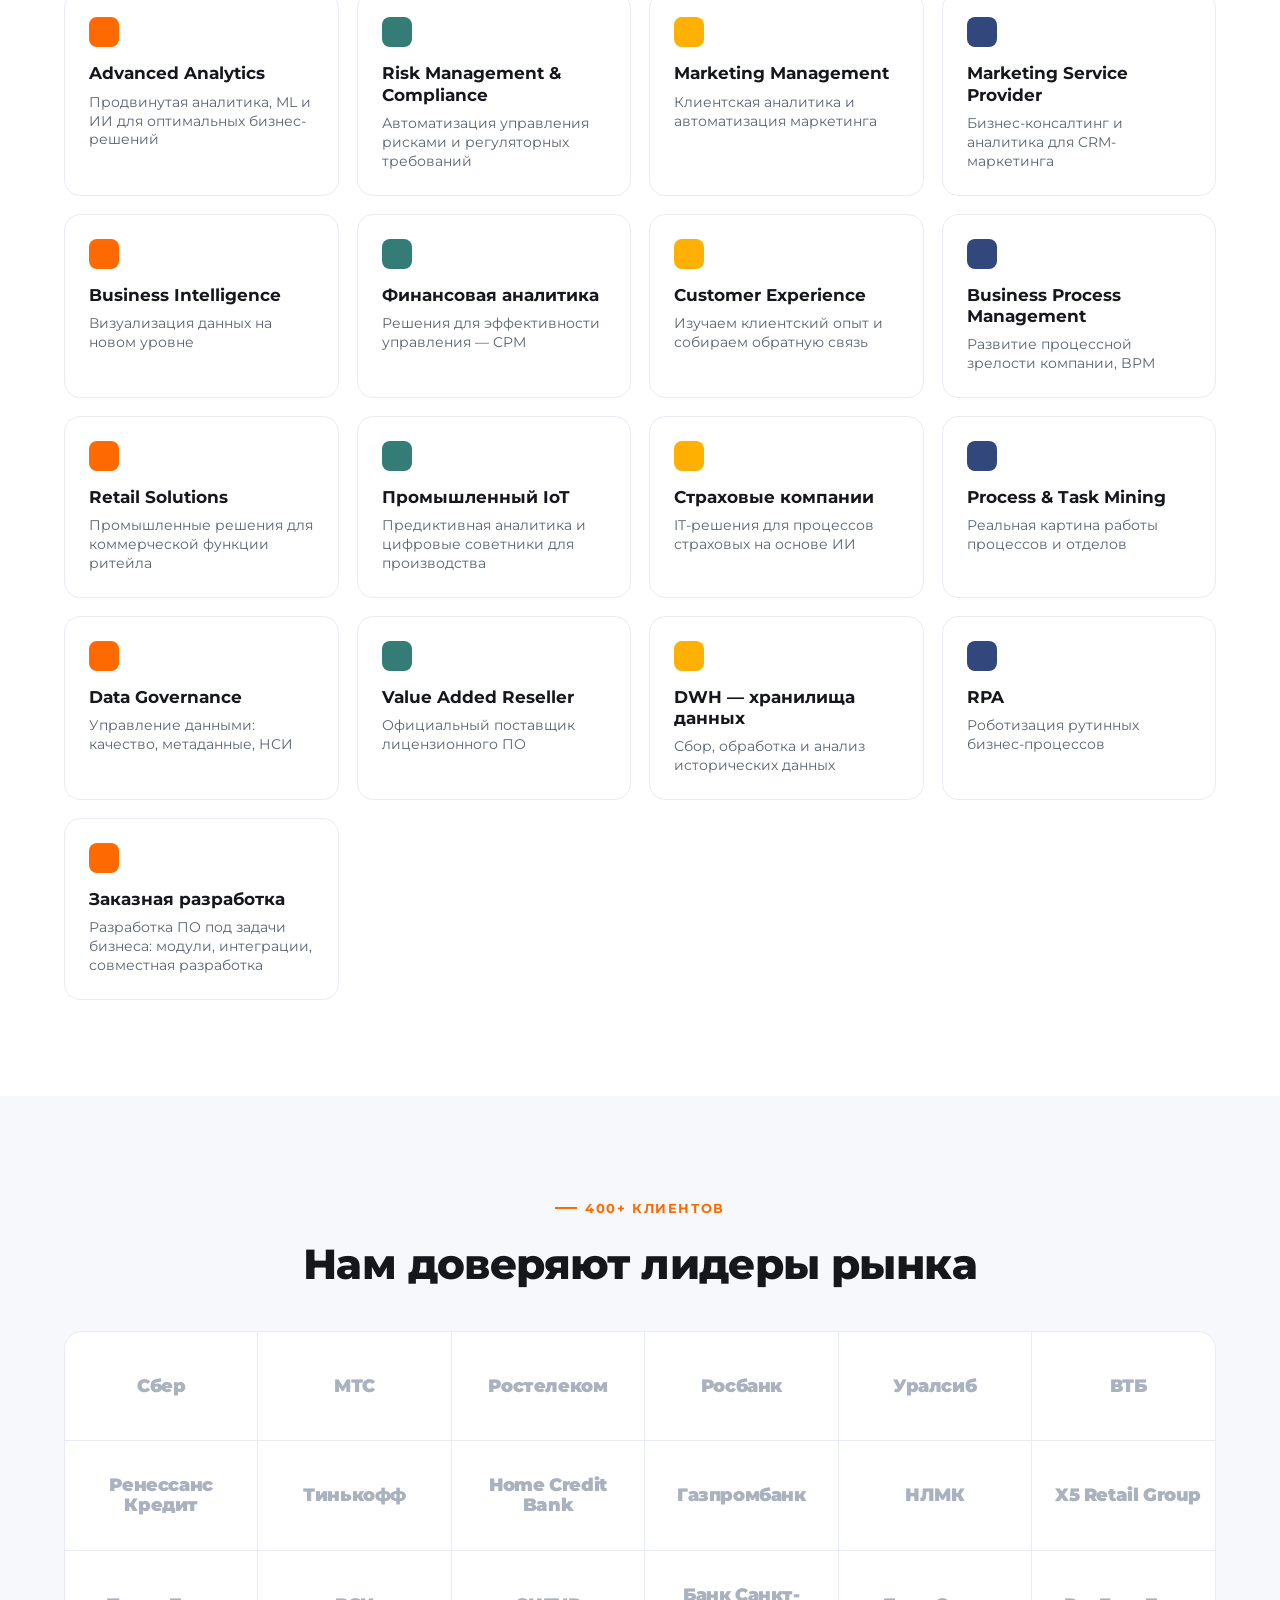
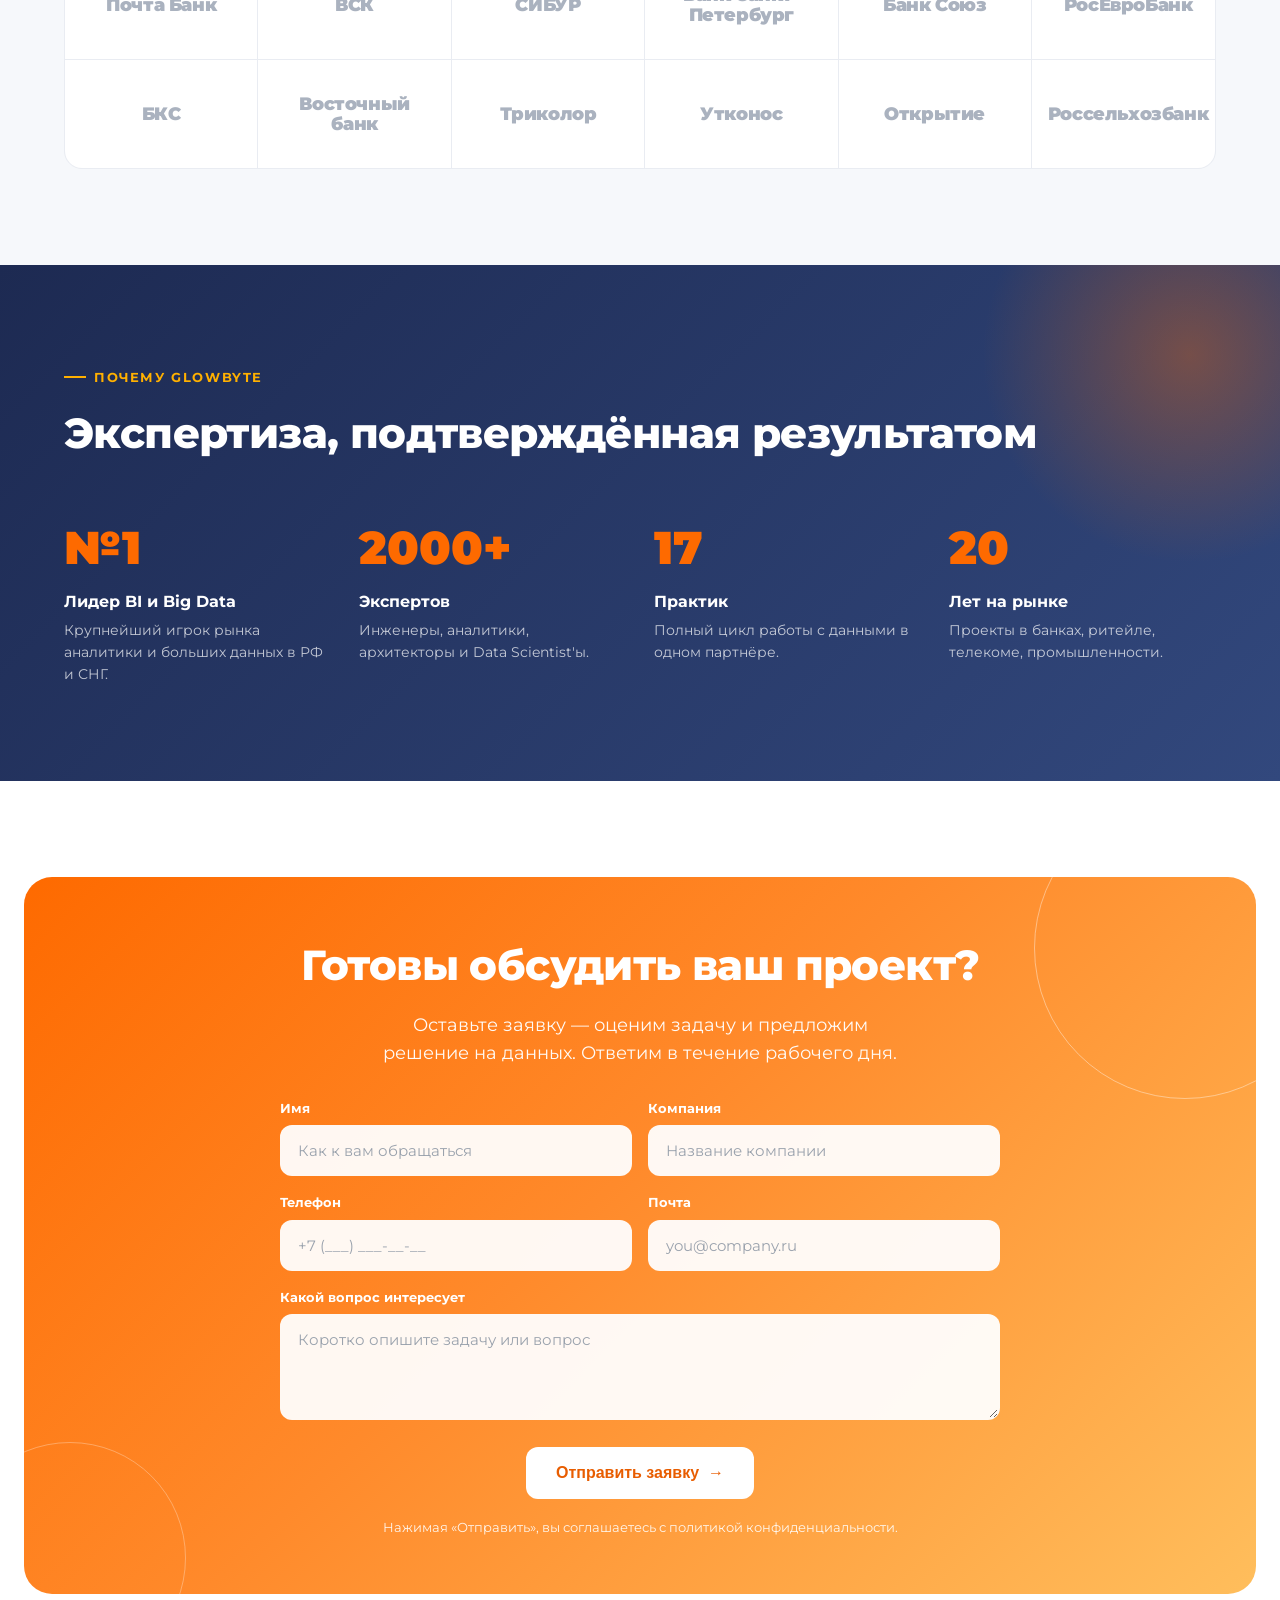
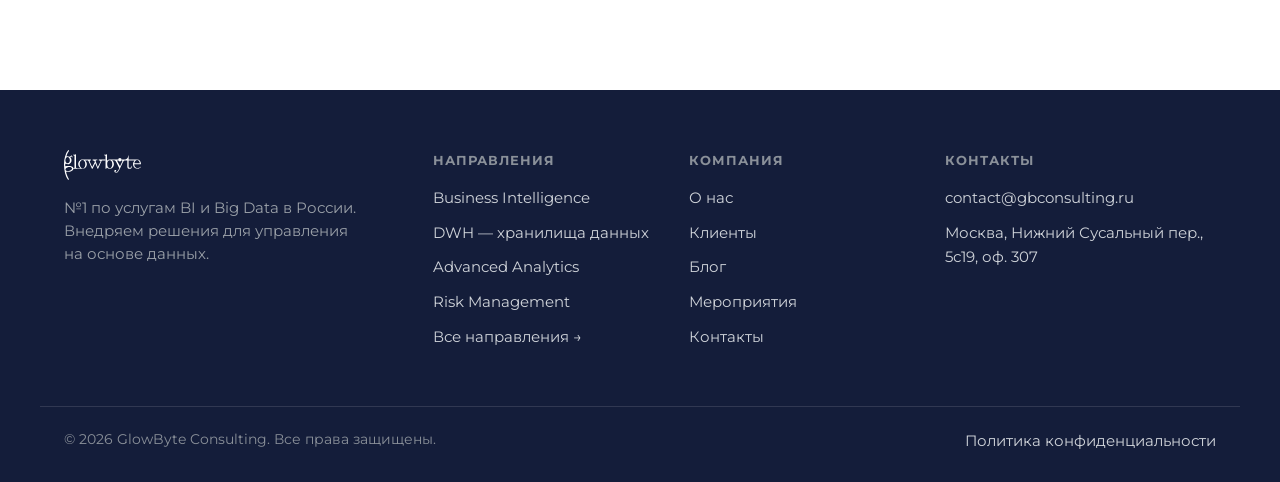
==== commit 3c7e989d: "Страницы направлений: BI и DWH (образец) + pop-up решений, связаны карточки/мега-меню" ====
--- a/index.html
+++ b/index.html
@@ -411,7 +411,7 @@
     ['Risk Management & Compliance','Автоматизация управления рисками и регуляторных требований'],
     ['Marketing Management','Клиентская аналитика и автоматизация маркетинга'],
     ['Marketing Service Provider','Бизнес-консалтинг и аналитика для CRM-маркетинга'],
-    ['Business Intelligence','Визуализация данных на новом уровне'],
+    ['Business Intelligence','Визуализация данных на новом уровне','business-intelligence.html'],
     ['Финансовая аналитика','Решения для эффективности управления — CPM'],
     ['Customer Experience','Изучаем клиентский опыт и собираем обратную связь'],
     ['Business Process Management','Развитие процессной зрелости компании, BPM'],
@@ -421,19 +421,19 @@
     ['Process & Task Mining','Реальная картина работы процессов и отделов'],
     ['Data Governance','Управление данными: качество, метаданные, НСИ'],
     ['Value Added Reseller','Официальный поставщик лицензионного ПО'],
-    ['DWH — хранилища данных','Сбор, обработка и анализ исторических данных'],
+    ['DWH — хранилища данных','Сбор, обработка и анализ исторических данных','dwh.html'],
     ['RPA','Роботизация рутинных бизнес-процессов'],
     ['Заказная разработка','Разработка ПО под задачи бизнеса: модули, интеграции, совместная разработка'],
   ];
   const dirGrid = document.getElementById('dirGrid'), megaGrid = document.getElementById('megaGrid');
-  DIRECTIONS.forEach(([t,d],i)=>{
+  DIRECTIONS.forEach(([t,d,url],i)=>{
     const c = C[i % C.length];
     const card = document.createElement('a');
-    card.href='#cta'; card.className='dir'; card.style.setProperty('--c',c);
+    card.href = url || '#cta'; card.className='dir'; card.style.setProperty('--c',c);
     card.innerHTML = `<div class="cube"></div><h3>${t}</h3><p>${d}</p><span class="go">→</span>`;
     dirGrid.appendChild(card);
     const mi = document.createElement('a');
-    mi.href='#directions'; mi.className='mega-item';
+    mi.href = url || '#directions'; mi.className='mega-item';
     mi.innerHTML = `<span class="cube" style="background:${c}"></span><div><div class="mt">${t}</div><div class="md">${d}</div></div>`;
     megaGrid.appendChild(mi);
   });
@@ -590,22 +590,54 @@
   })},{threshold:.5});
   document.querySelectorAll('[data-count]').forEach(el=>cio.observe(el));
 
-  // форма обратной связи → открывает письмо с заполненными полями
+  /* ===== форма обратной связи ===== */
+  // 1) Вставьте сюда URL входящего вебхука из коннектора (ApiX-Drive / Albato / Make),
+  //    который добавляет строку в Яндекс Таблицу. Пока пусто — форма открывает письмо (mailto).
+  const LEAD_WEBHOOK = '';
+
   const leadForm = document.getElementById('leadForm');
   if(leadForm){
     leadForm.addEventListener('submit',(e)=>{
       e.preventDefault();
       const val = (id)=> (leadForm.querySelector(id)?.value || '').trim();
-      const name=val('#lf-name'), company=val('#lf-company'), phone=val('#lf-phone'), email=val('#lf-email'), question=val('#lf-question');
-      const subject = 'Заявка с сайта' + (company ? ' — ' + company : '');
-      const body = [
-        'Имя: ' + name,
-        'Компания: ' + company,
-        'Телефон: ' + phone,
-        'Почта: ' + email,
-        'Вопрос: ' + question
-      ].join('\n');
-      window.location.href = 'mailto:contact@gbconsulting.ru?subject=' + encodeURIComponent(subject) + '&body=' + encodeURIComponent(body);
+      const data = {
+        name:    val('#lf-name'),
+        company: val('#lf-company'),
+        phone:   val('#lf-phone'),
+        email:   val('#lf-email'),
+        question:val('#lf-question')
+      };
+
+      const done = (ok)=>{
+        const note = leadForm.querySelector('.cta-note');
+        if(note){
+          note.textContent = ok
+            ? '✓ Заявка отправлена! Мы свяжемся с вами в течение рабочего дня.'
+            : 'Не удалось отправить. Напишите нам на contact@gbconsulting.ru';
+          note.style.fontWeight = '700';
+        }
+        if(ok){ leadForm.reset(); }
+      };
+
+      if(LEAD_WEBHOOK){
+        const btn = leadForm.querySelector('button[type="submit"]');
+        if(btn){ btn.disabled = true; btn.style.opacity = '.7'; }
+        // form-urlencoded — «простой» запрос, проходит без CORS-префлайта
+        fetch(LEAD_WEBHOOK, {
+          method:'POST',
+          mode:'no-cors',
+          headers:{'Content-Type':'application/x-www-form-urlencoded'},
+          body:new URLSearchParams(data)
+        })
+        .then(()=>done(true))
+        .catch(()=>done(false))
+        .finally(()=>{ if(btn){ btn.disabled=false; btn.style.opacity='1'; } });
+      } else {
+        // запасной вариант, пока вебхук не задан — открыть письмо
+        const subject = 'Заявка с сайта' + (data.company ? ' — ' + data.company : '');
+        const body = ['Имя: '+data.name,'Компания: '+data.company,'Телефон: '+data.phone,'Почта: '+data.email,'Вопрос: '+data.question].join('\n');
+        window.location.href = 'mailto:contact@gbconsulting.ru?subject=' + encodeURIComponent(subject) + '&body=' + encodeURIComponent(body);
+      }
     });
   }
 </script>
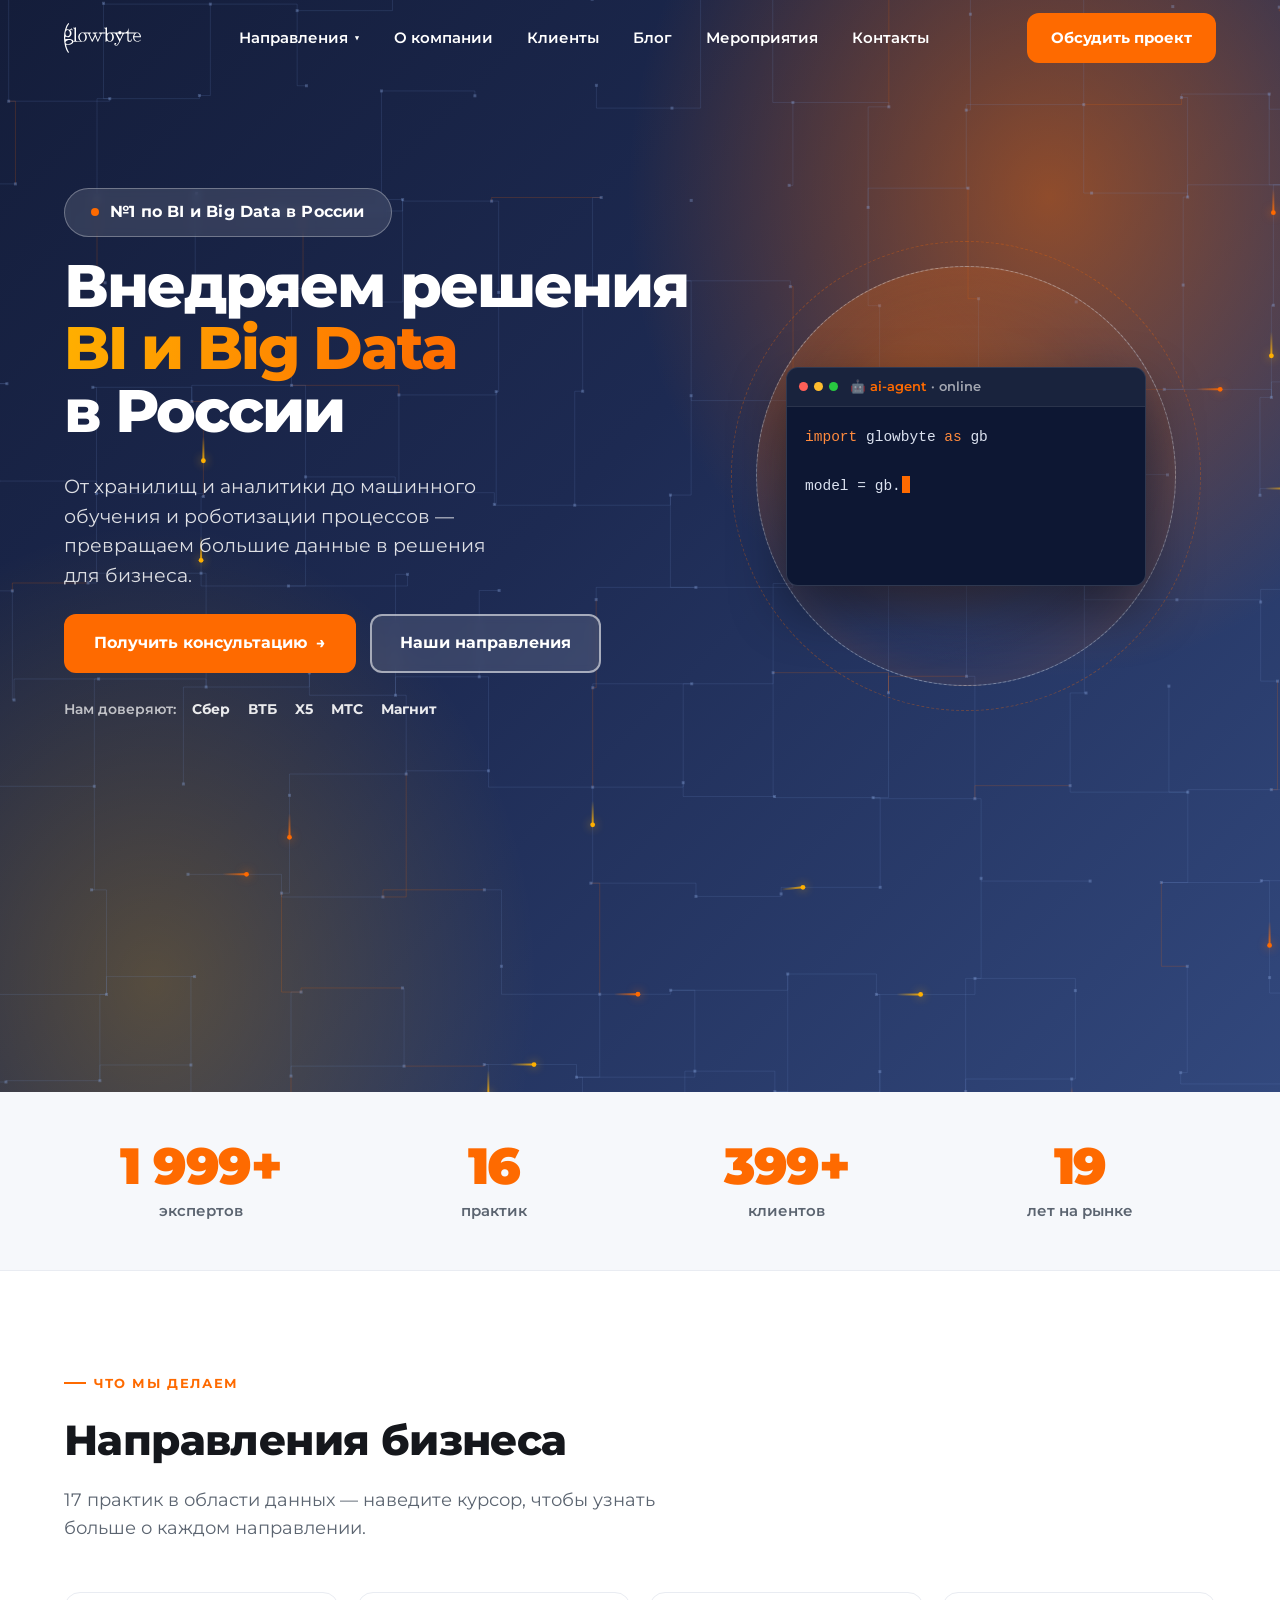
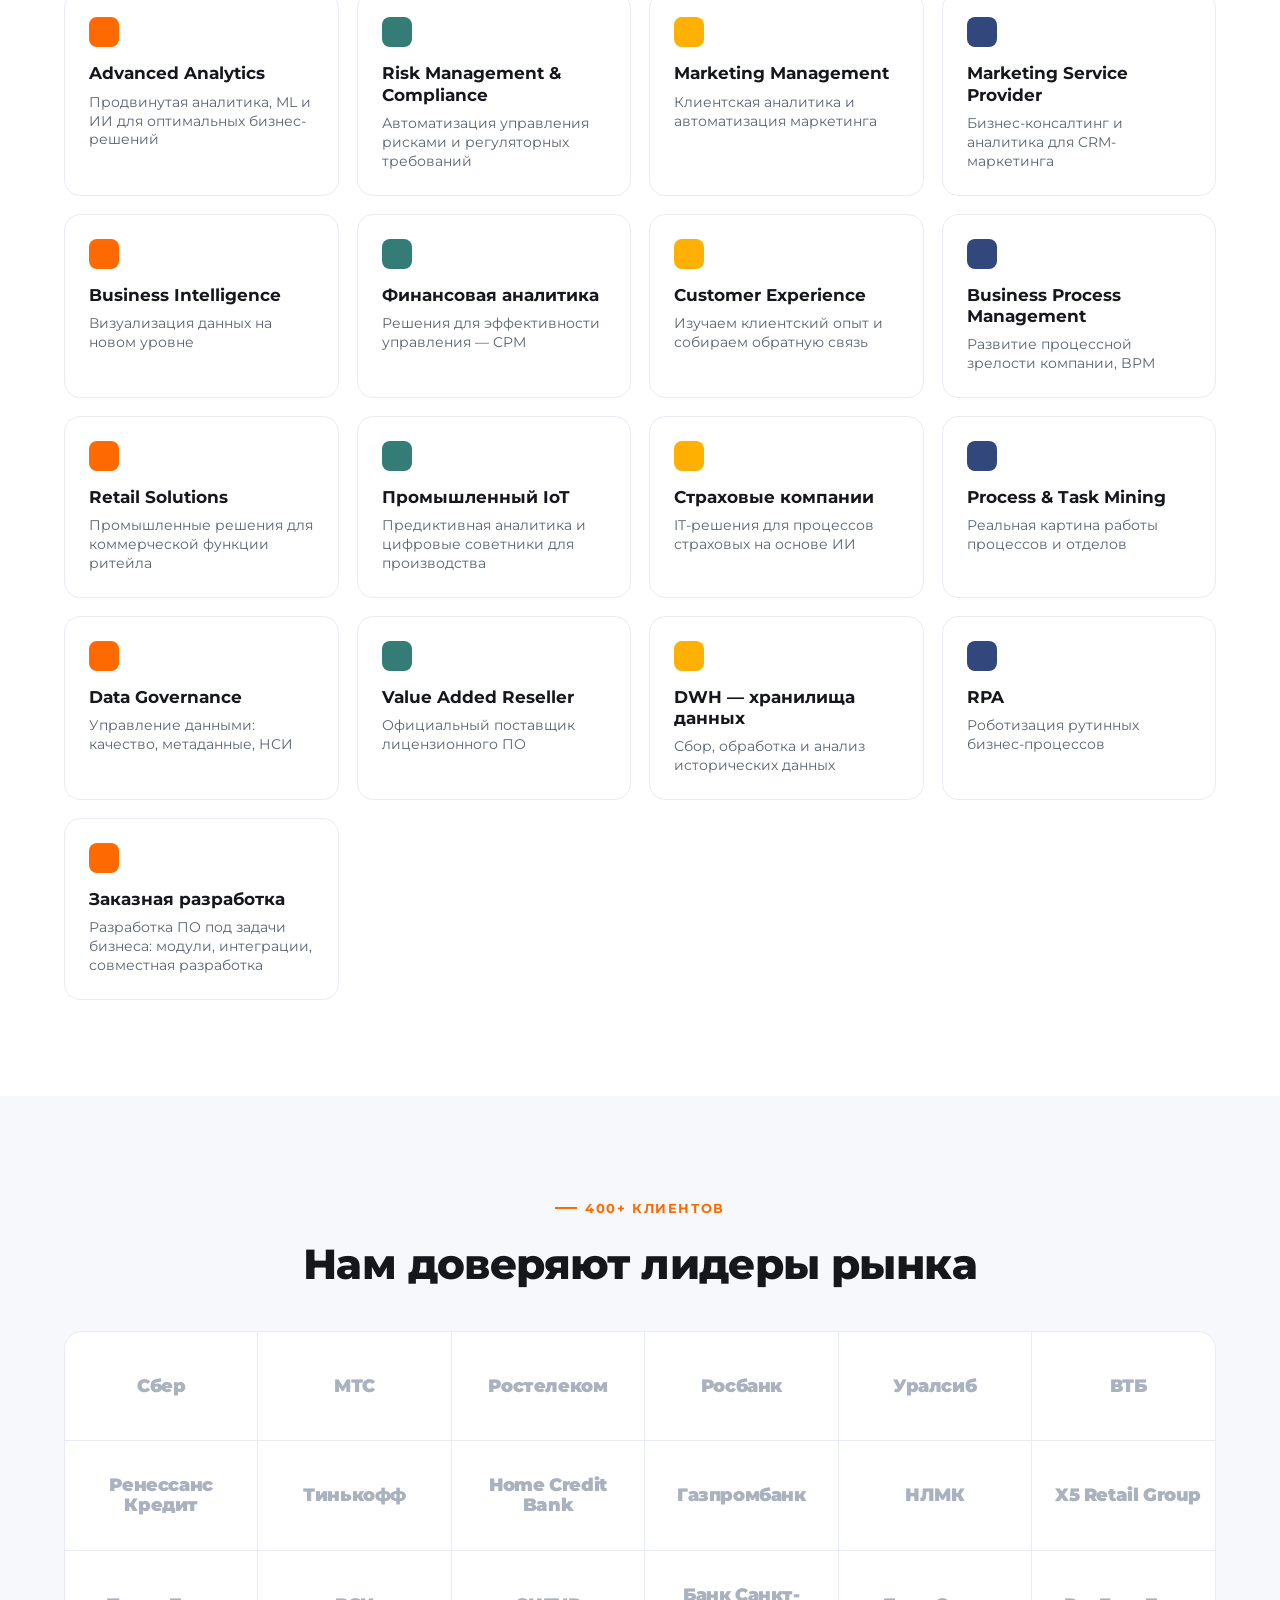
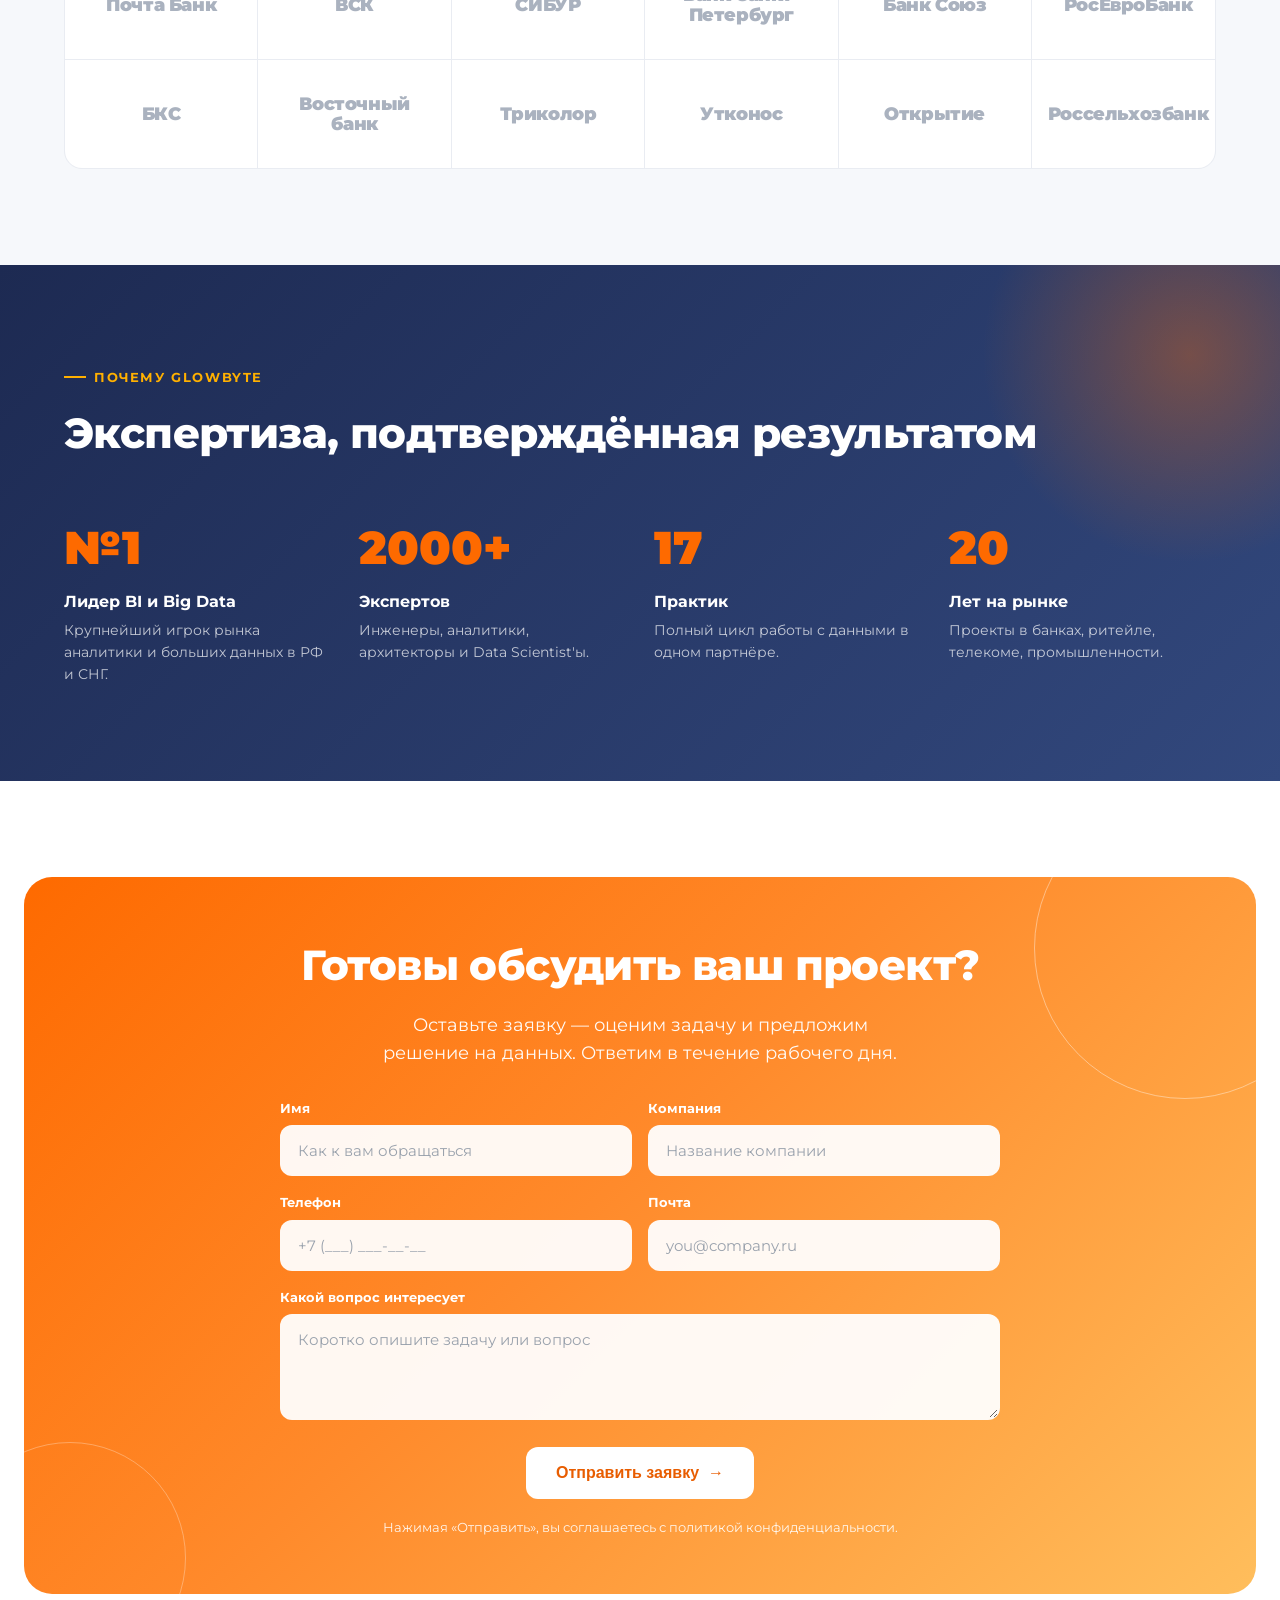
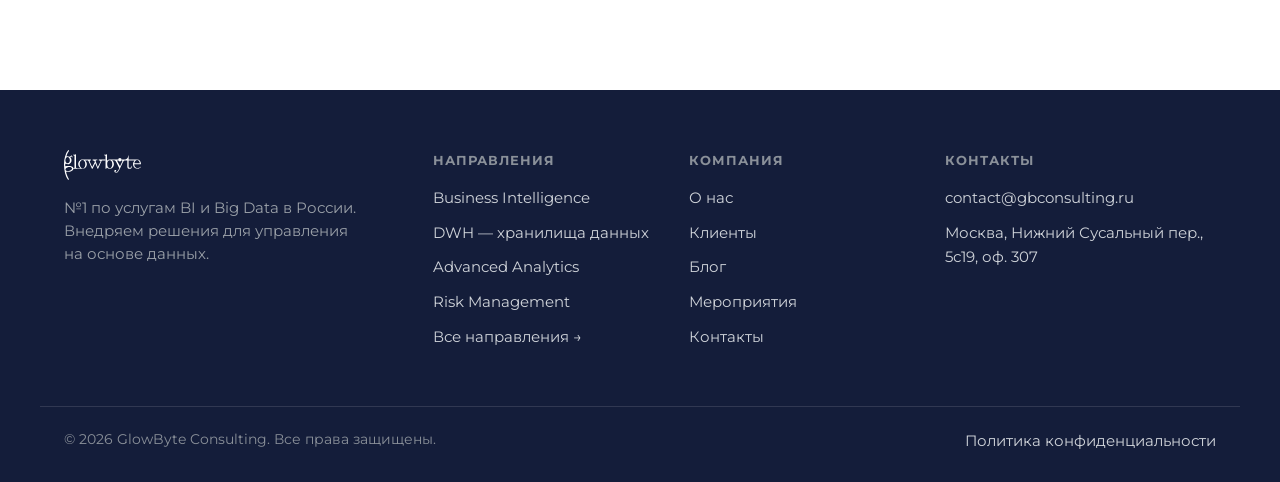
==== commit e24f640e: "Страницы направлений: Заказная разработка и Финансовая аналитика (pop-up решения), связаны карточки/" ====
--- a/index.html
+++ b/index.html
@@ -412,7 +412,7 @@
     ['Marketing Management','Клиентская аналитика и автоматизация маркетинга'],
     ['Marketing Service Provider','Бизнес-консалтинг и аналитика для CRM-маркетинга'],
     ['Business Intelligence','Визуализация данных на новом уровне','business-intelligence.html'],
-    ['Финансовая аналитика','Решения для эффективности управления — CPM'],
+    ['Финансовая аналитика','Решения для эффективности управления — CPM','finansovaya-analitika.html'],
     ['Customer Experience','Изучаем клиентский опыт и собираем обратную связь'],
     ['Business Process Management','Развитие процессной зрелости компании, BPM'],
     ['Retail Solutions','Промышленные решения для коммерческой функции ритейла'],
@@ -423,7 +423,7 @@
     ['Value Added Reseller','Официальный поставщик лицензионного ПО'],
     ['DWH — хранилища данных','Сбор, обработка и анализ исторических данных','dwh.html'],
     ['RPA','Роботизация рутинных бизнес-процессов'],
-    ['Заказная разработка','Разработка ПО под задачи бизнеса: модули, интеграции, совместная разработка'],
+    ['Заказная разработка','Разработка ПО под задачи бизнеса: модули, интеграции, совместная разработка','zakaznaya-razrabotka.html'],
   ];
   const dirGrid = document.getElementById('dirGrid'), megaGrid = document.getElementById('megaGrid');
   DIRECTIONS.forEach(([t,d,url],i)=>{
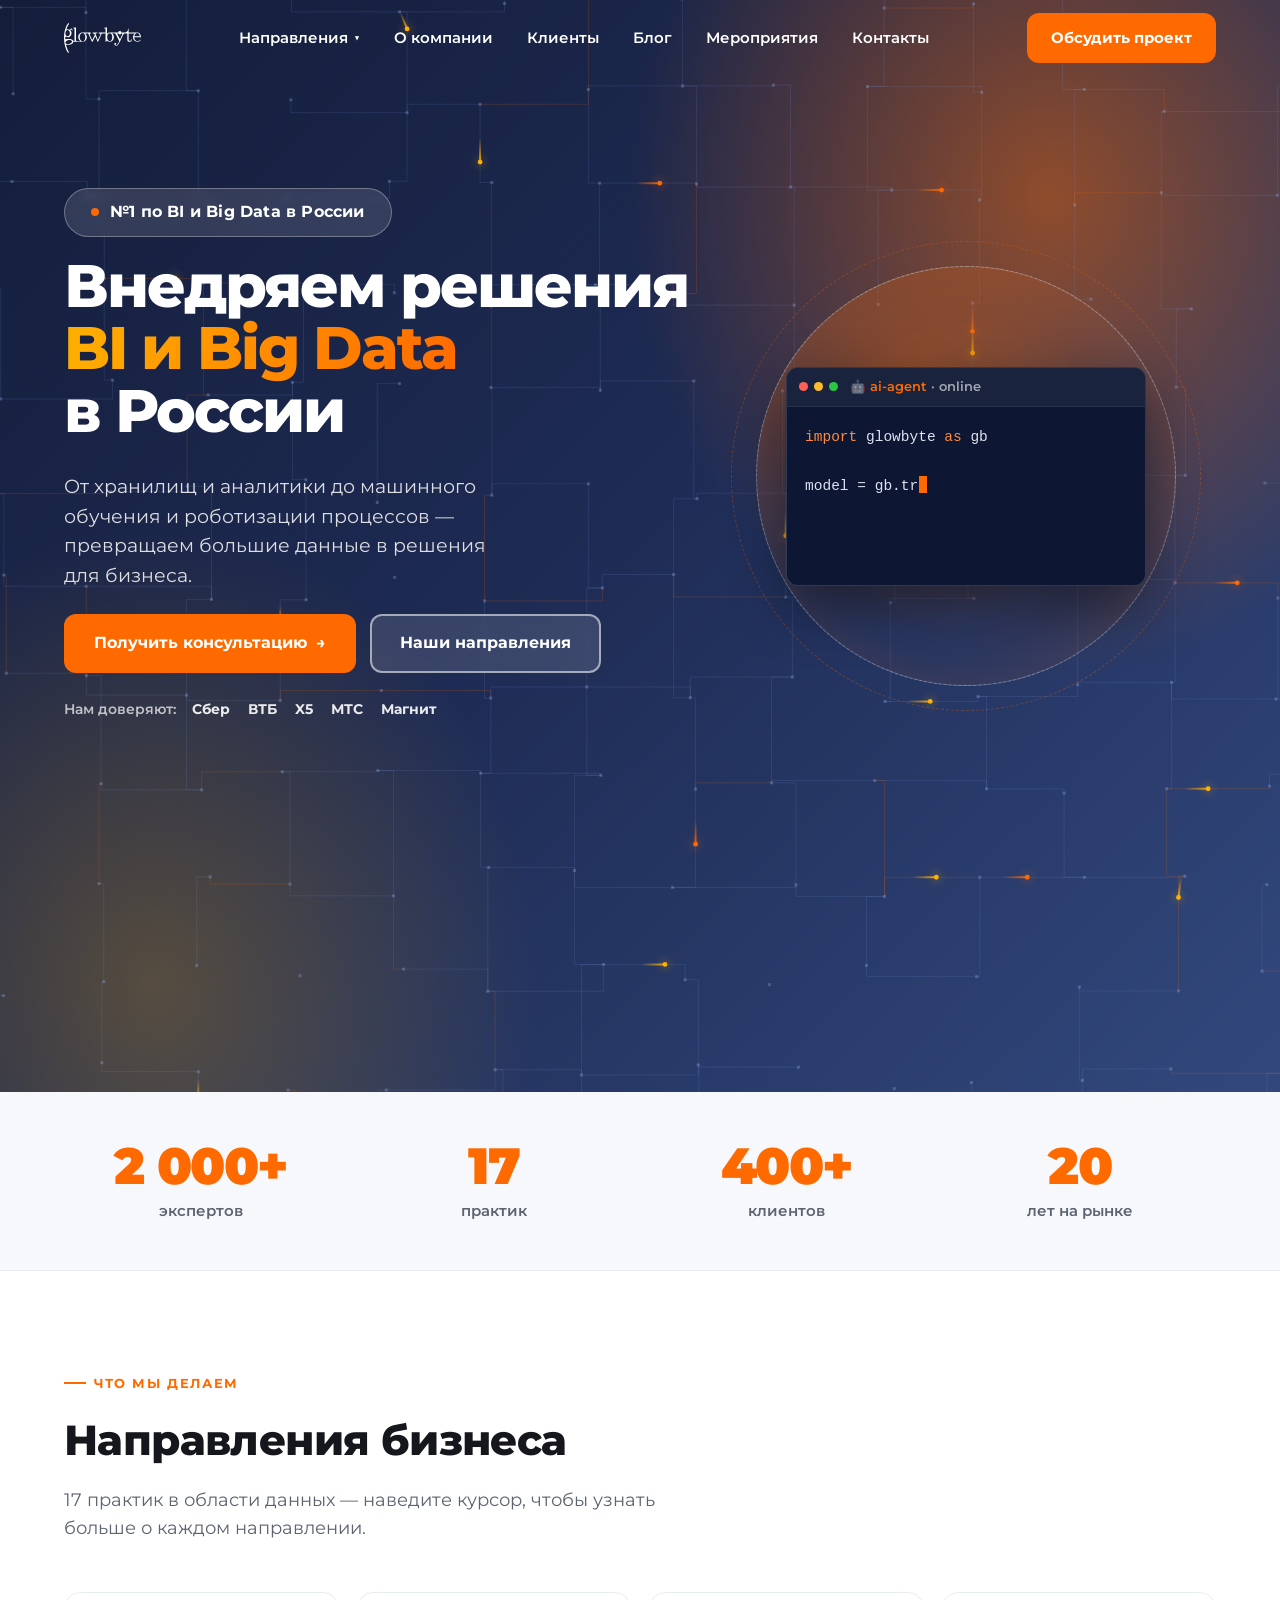
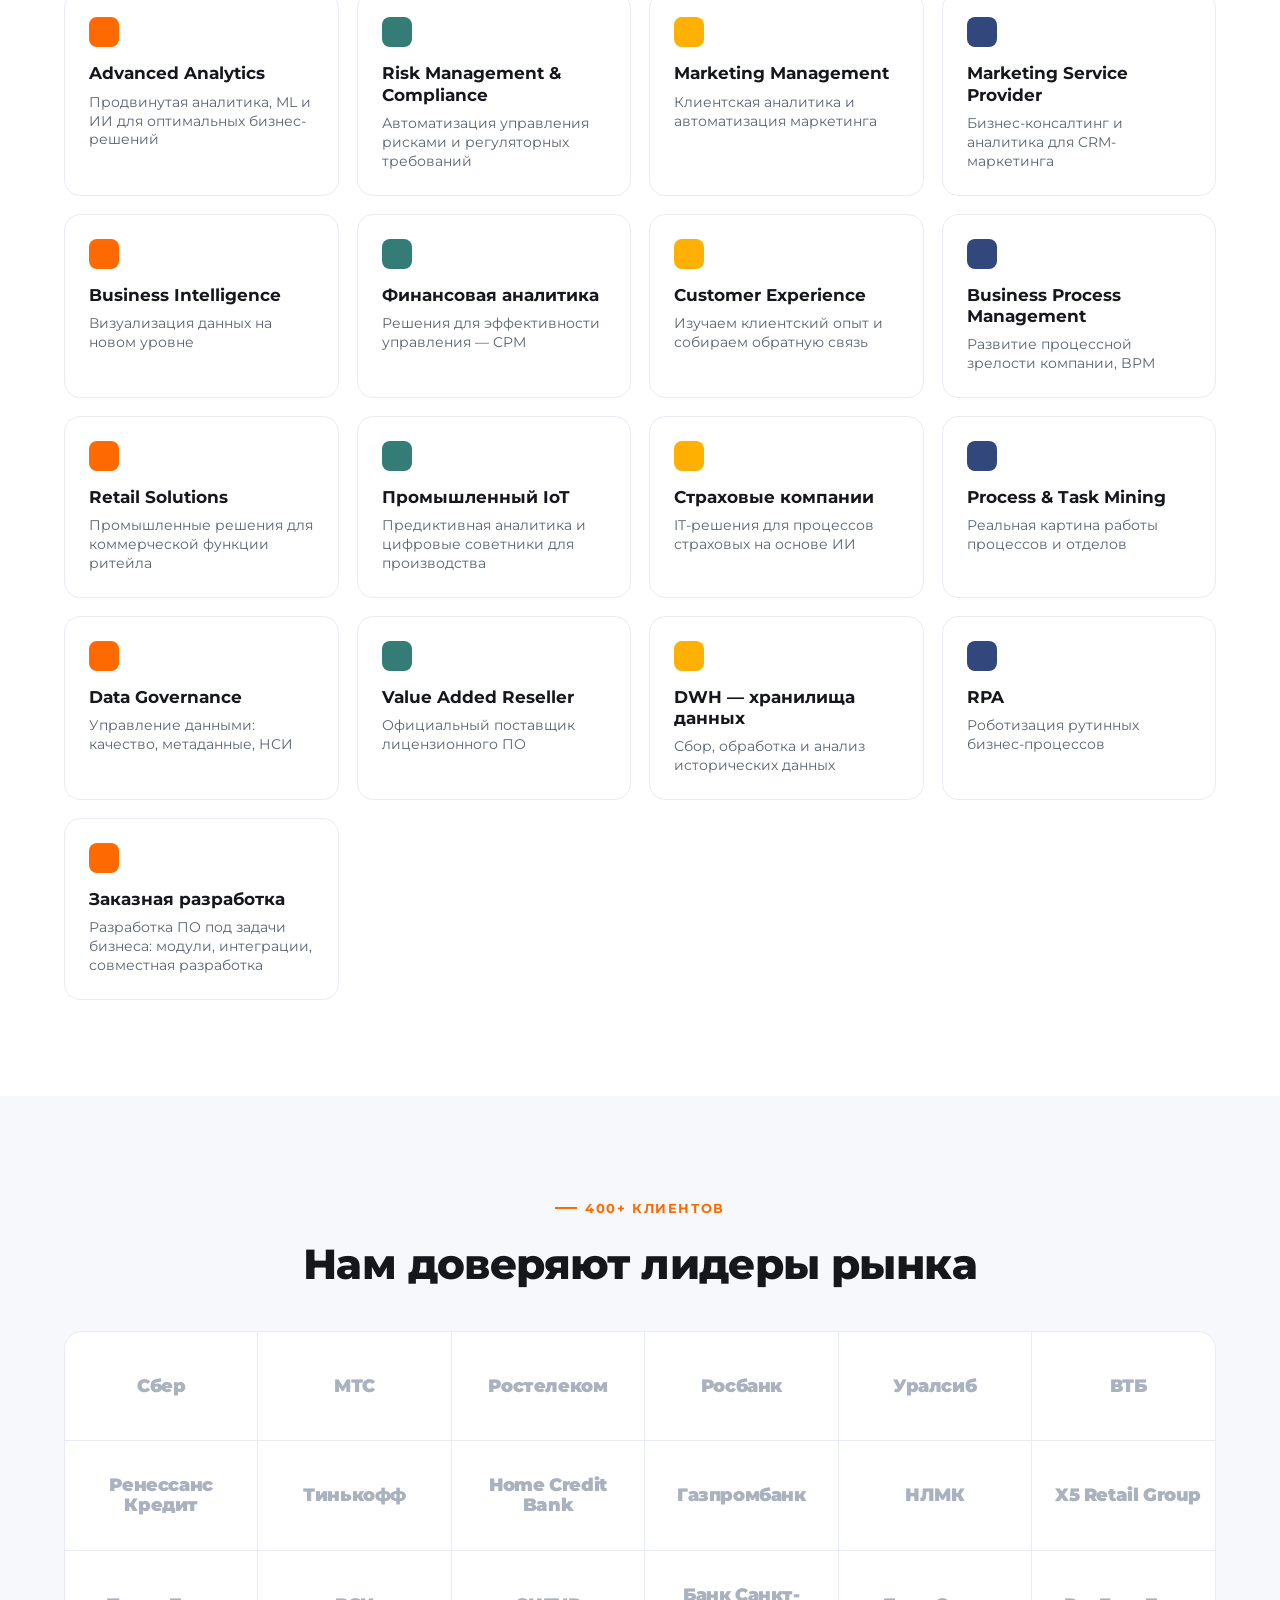
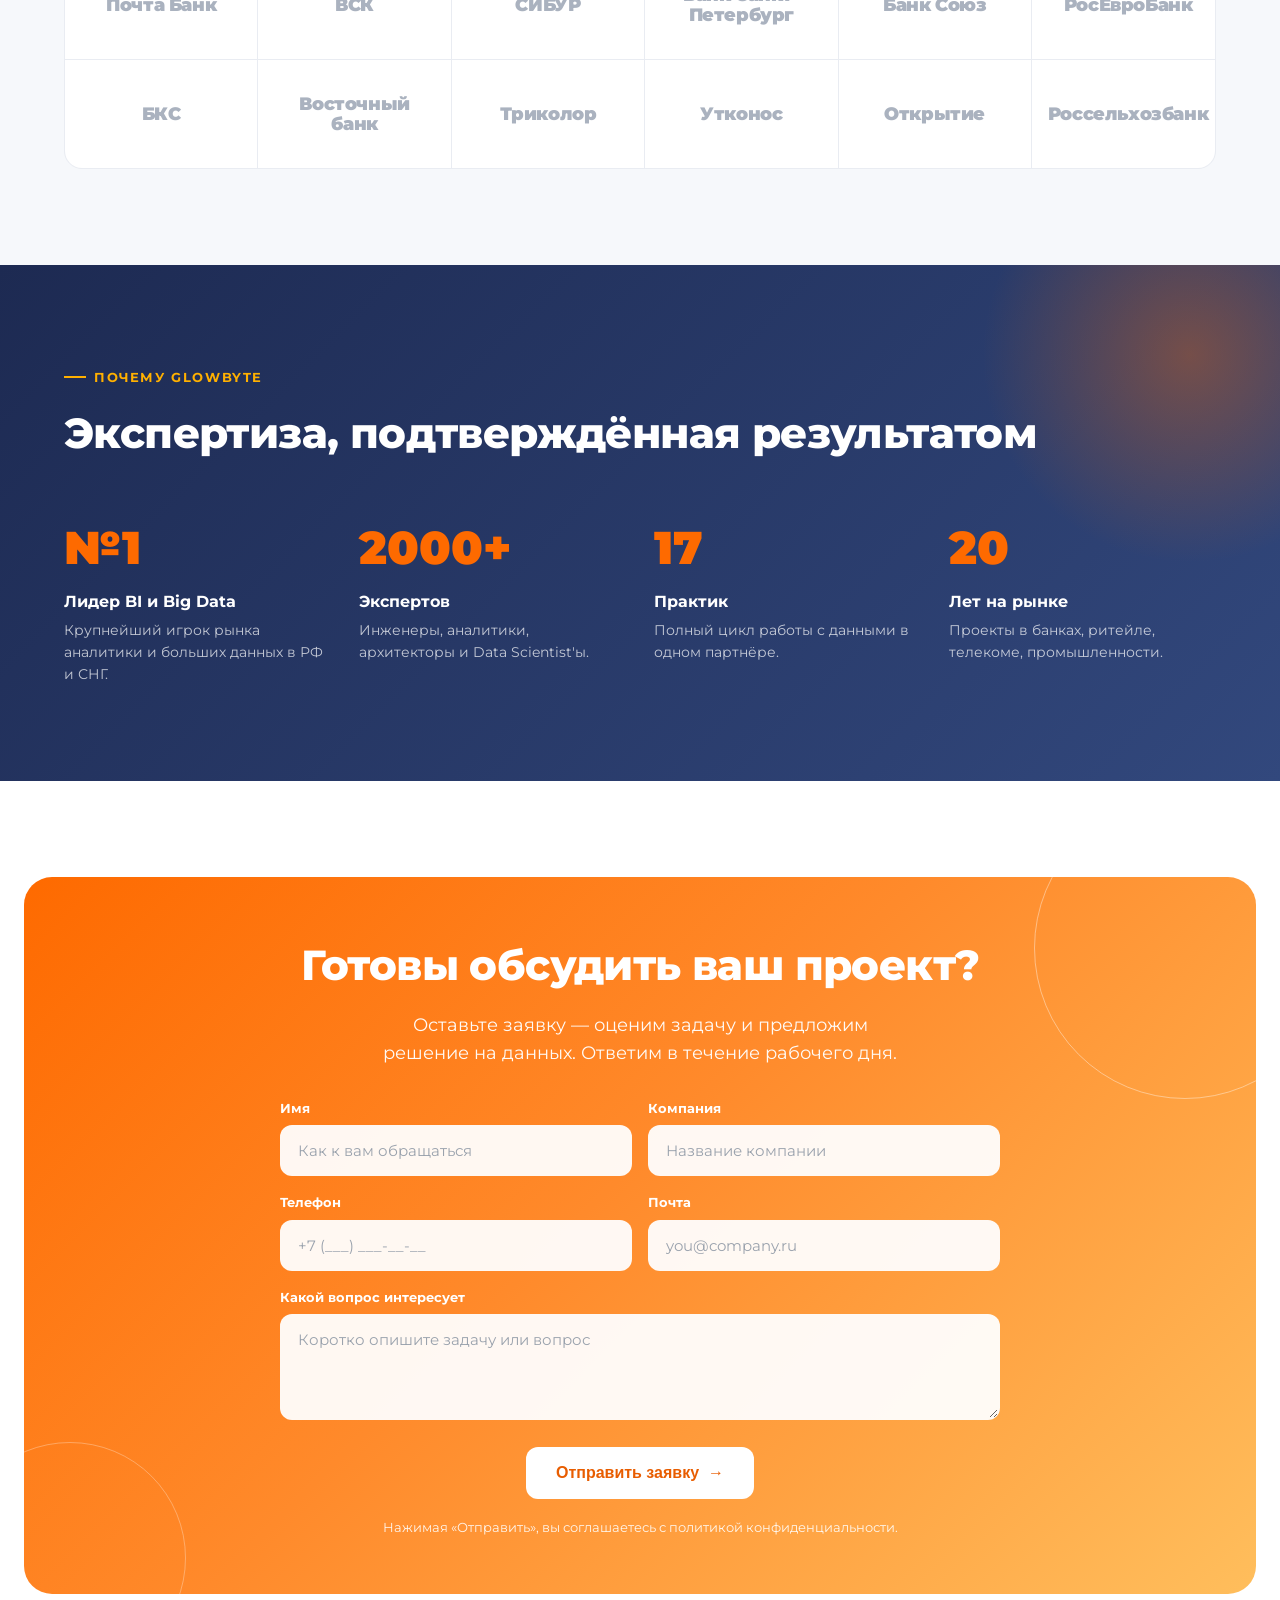
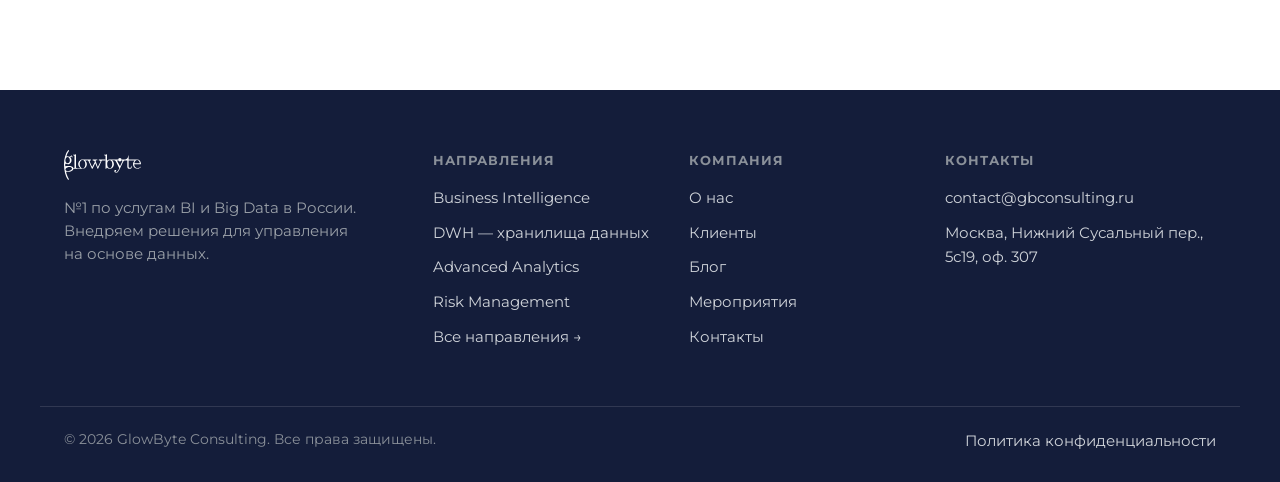
==== commit ca92a2e7: "fix: nav Контакты → contacts.html on index page" ====
--- a/index.html
+++ b/index.html
@@ -224,7 +224,7 @@
       <a href="#clients">Клиенты</a>
       <a href="blog.html">Блог</a>
       <a href="events.html">Мероприятия</a>
-      <a href="#contacts">Контакты</a>
+      <a href="contacts.html">Контакты</a>
     </nav>
     <div class="nav-right">
       <a href="#cta" class="btn btn-primary" style="padding:11px 22px;font-size:15px">Обсудить проект</a>
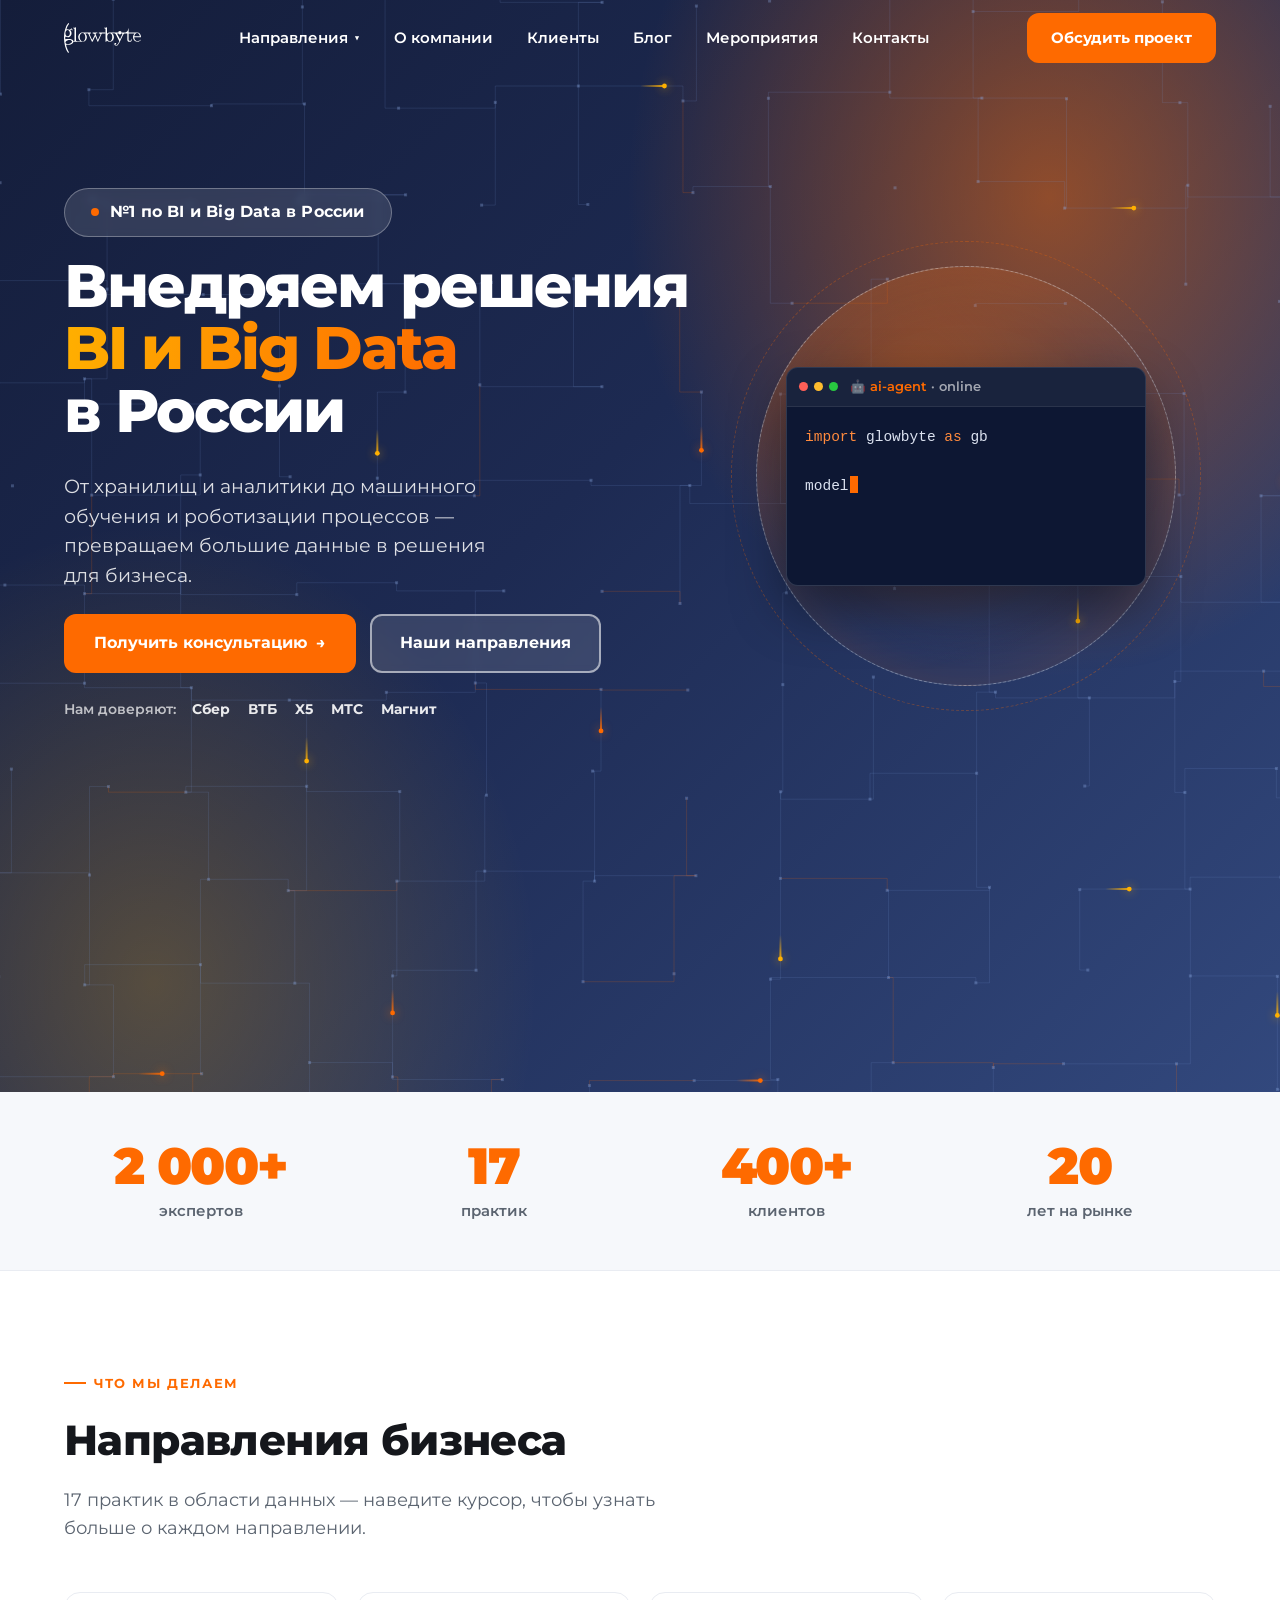
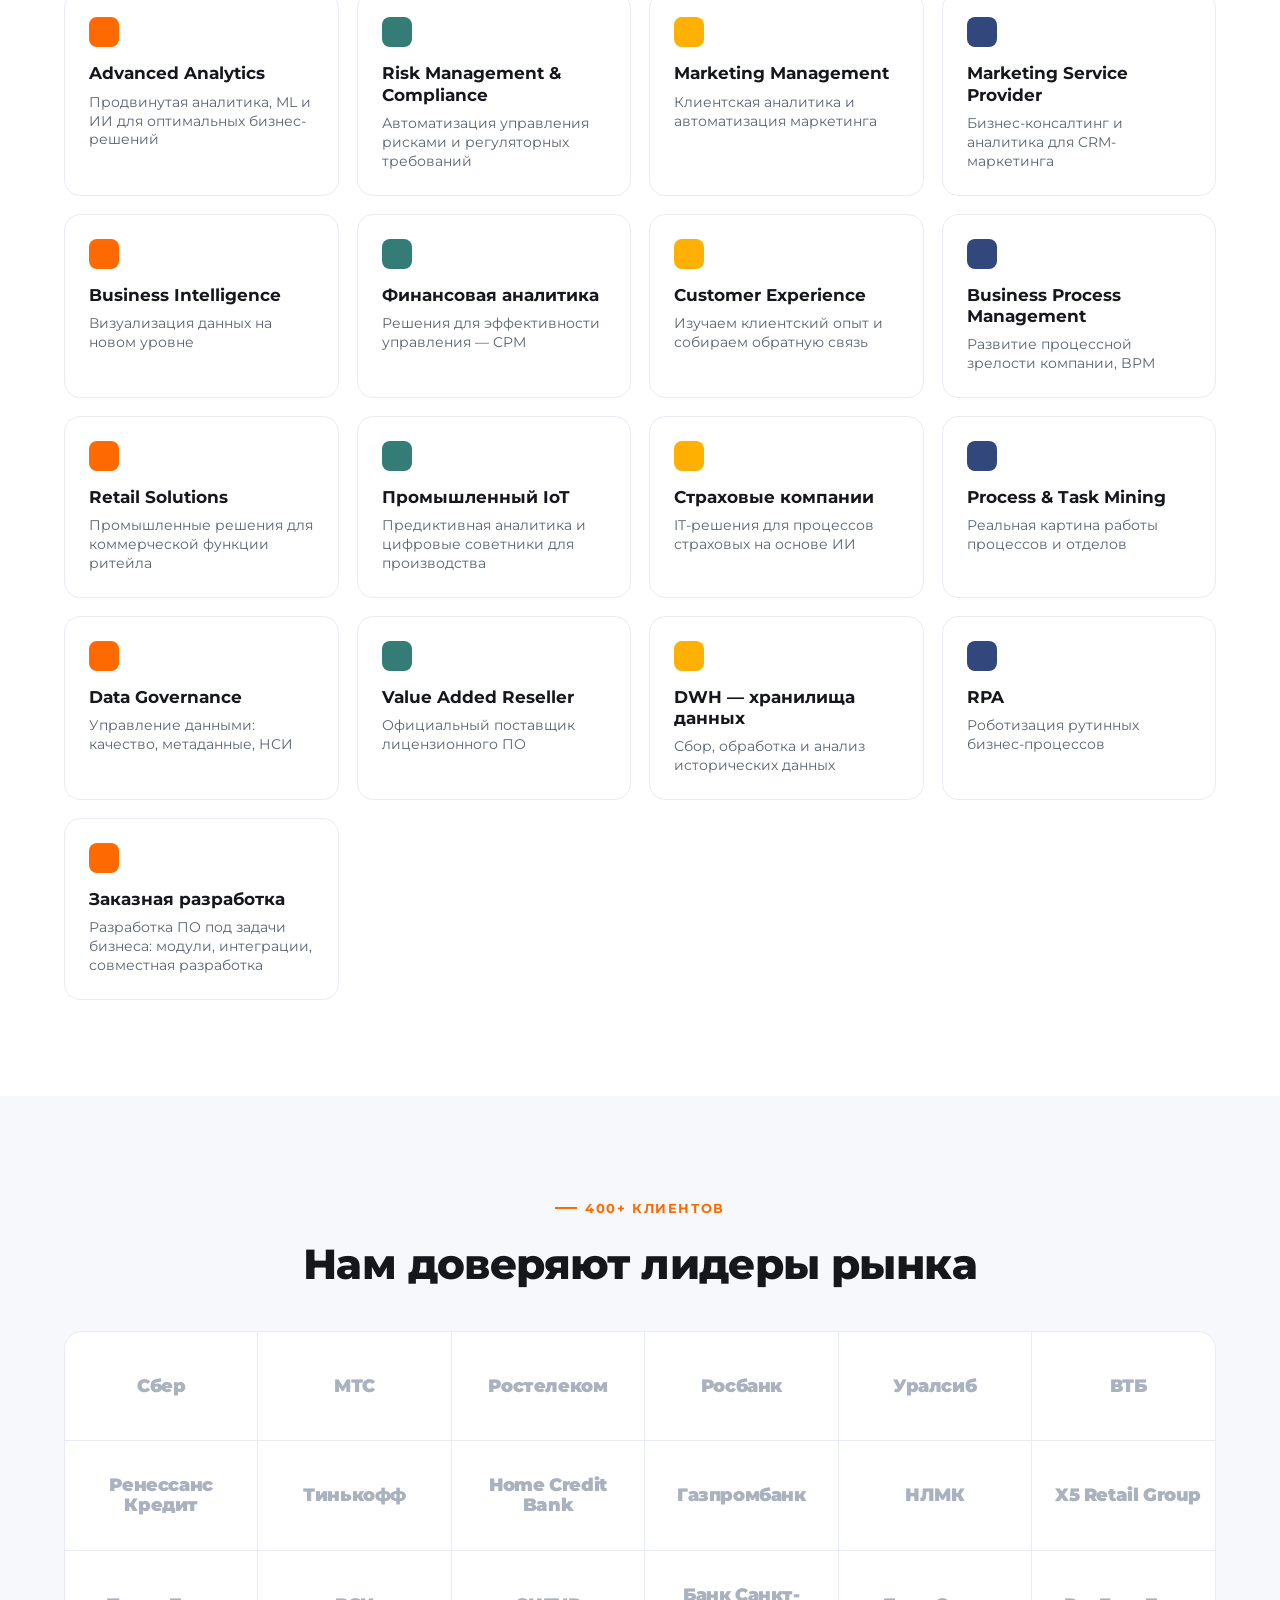
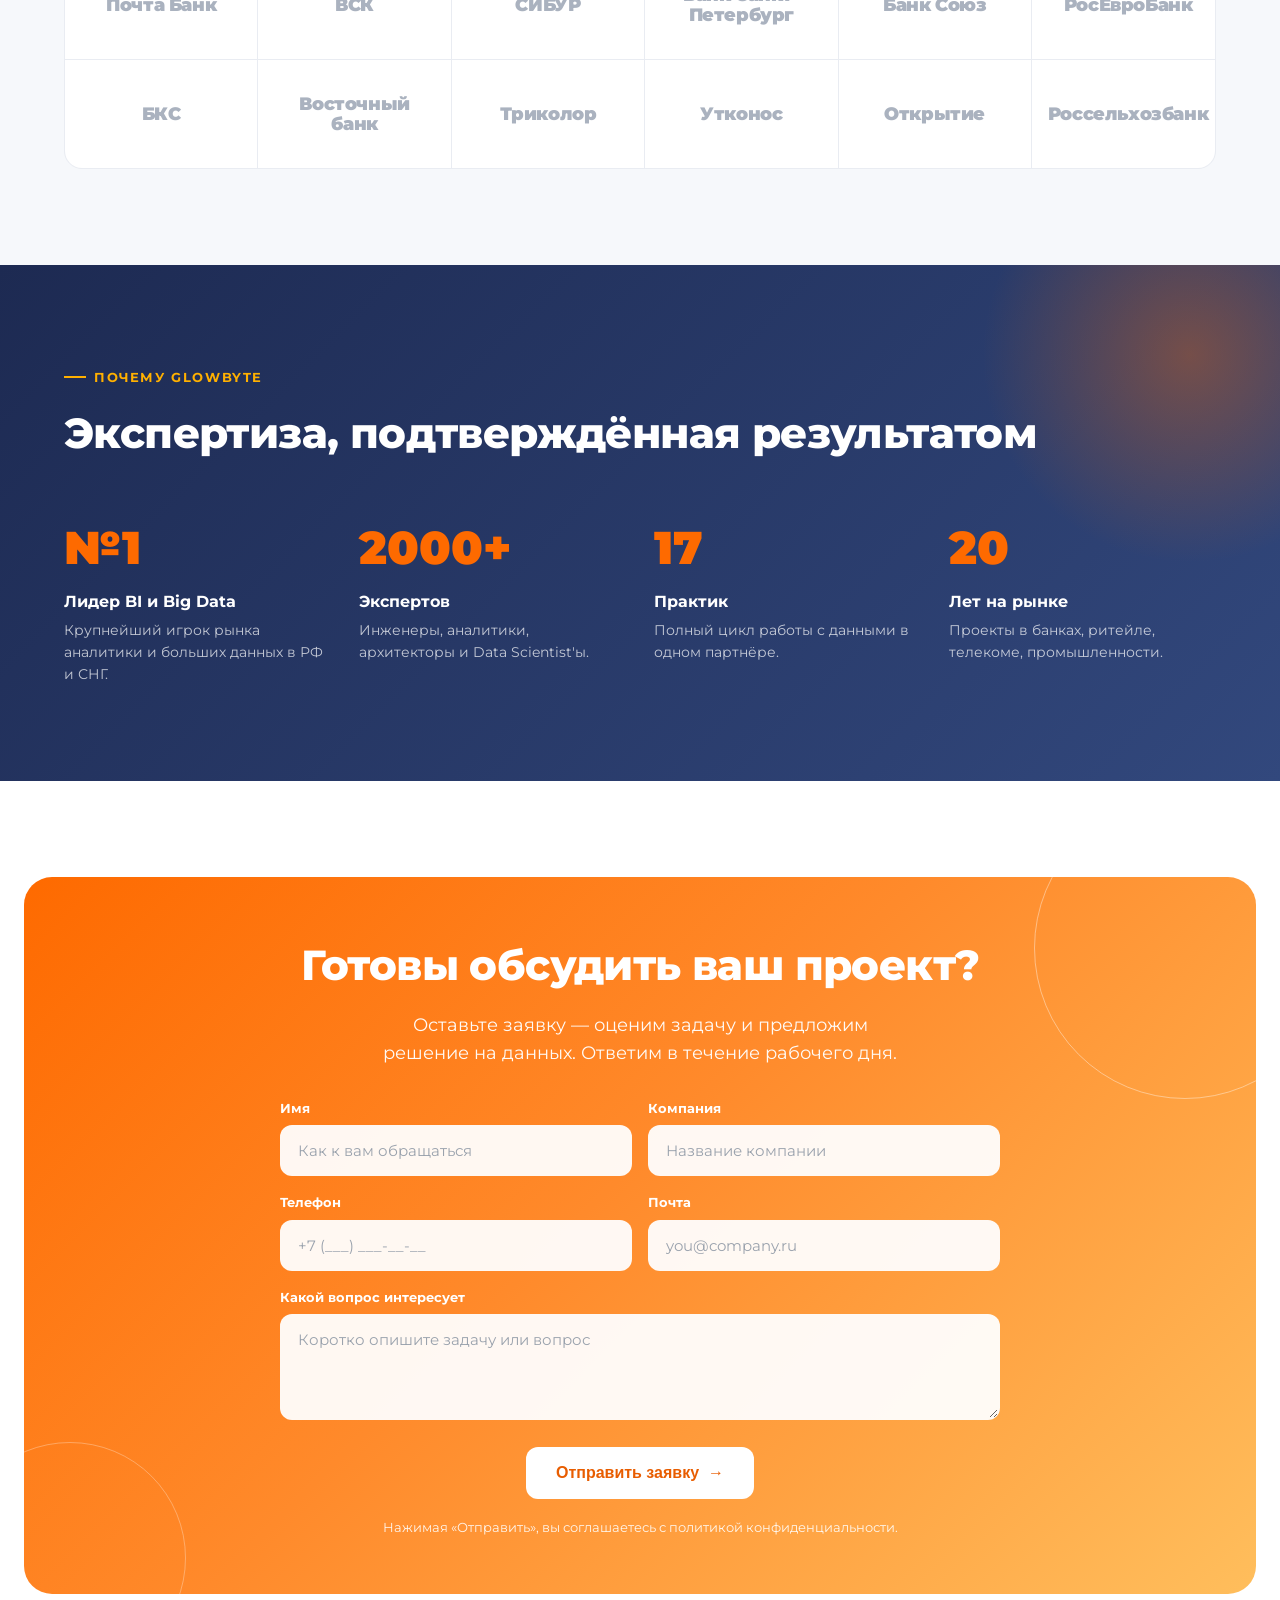
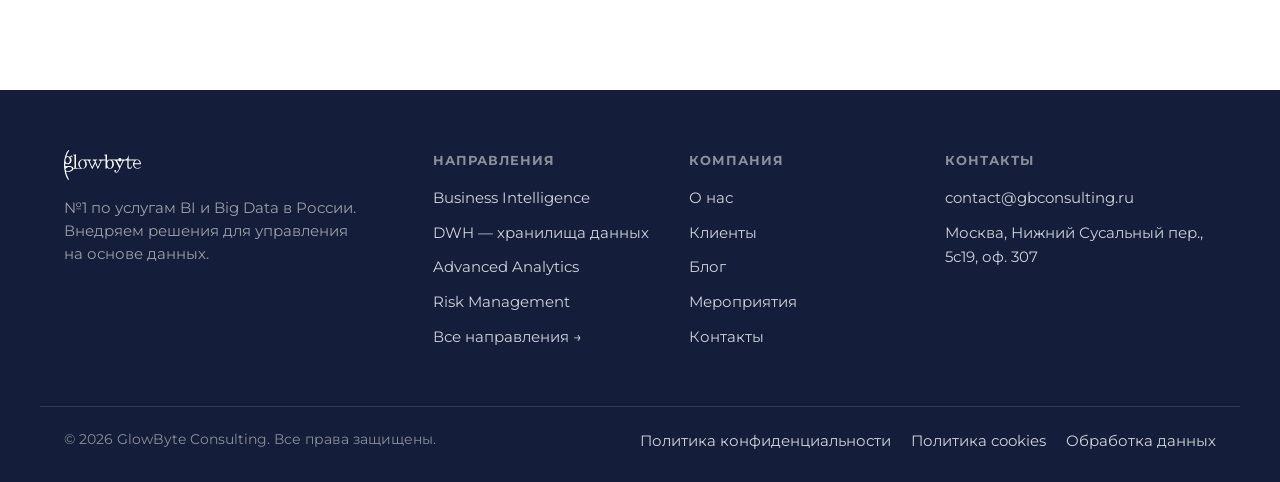
==== commit 442abab0: "add legal pages (cookies, policy, data-policy) + cookie consent banner" ====
--- a/index.html
+++ b/index.html
@@ -401,7 +401,7 @@
       </ul>
     </div>
   </div>
-  <div class="wrap fb"><span>© 2026 GlowByte Consulting. Все права защищены.</span><a href="#">Политика конфиденциальности</a></div>
+  <div class="wrap fb"><span>© 2026 GlowByte Consulting. Все права защищены.</span><div style="display:flex;gap:20px;flex-wrap:wrap"><a href="policy.html">Политика конфиденциальности</a><a href="cookies.html">Политика cookies</a><a href="data-policy.html">Обработка данных</a></div></div>
 </footer>
 
 <script>
